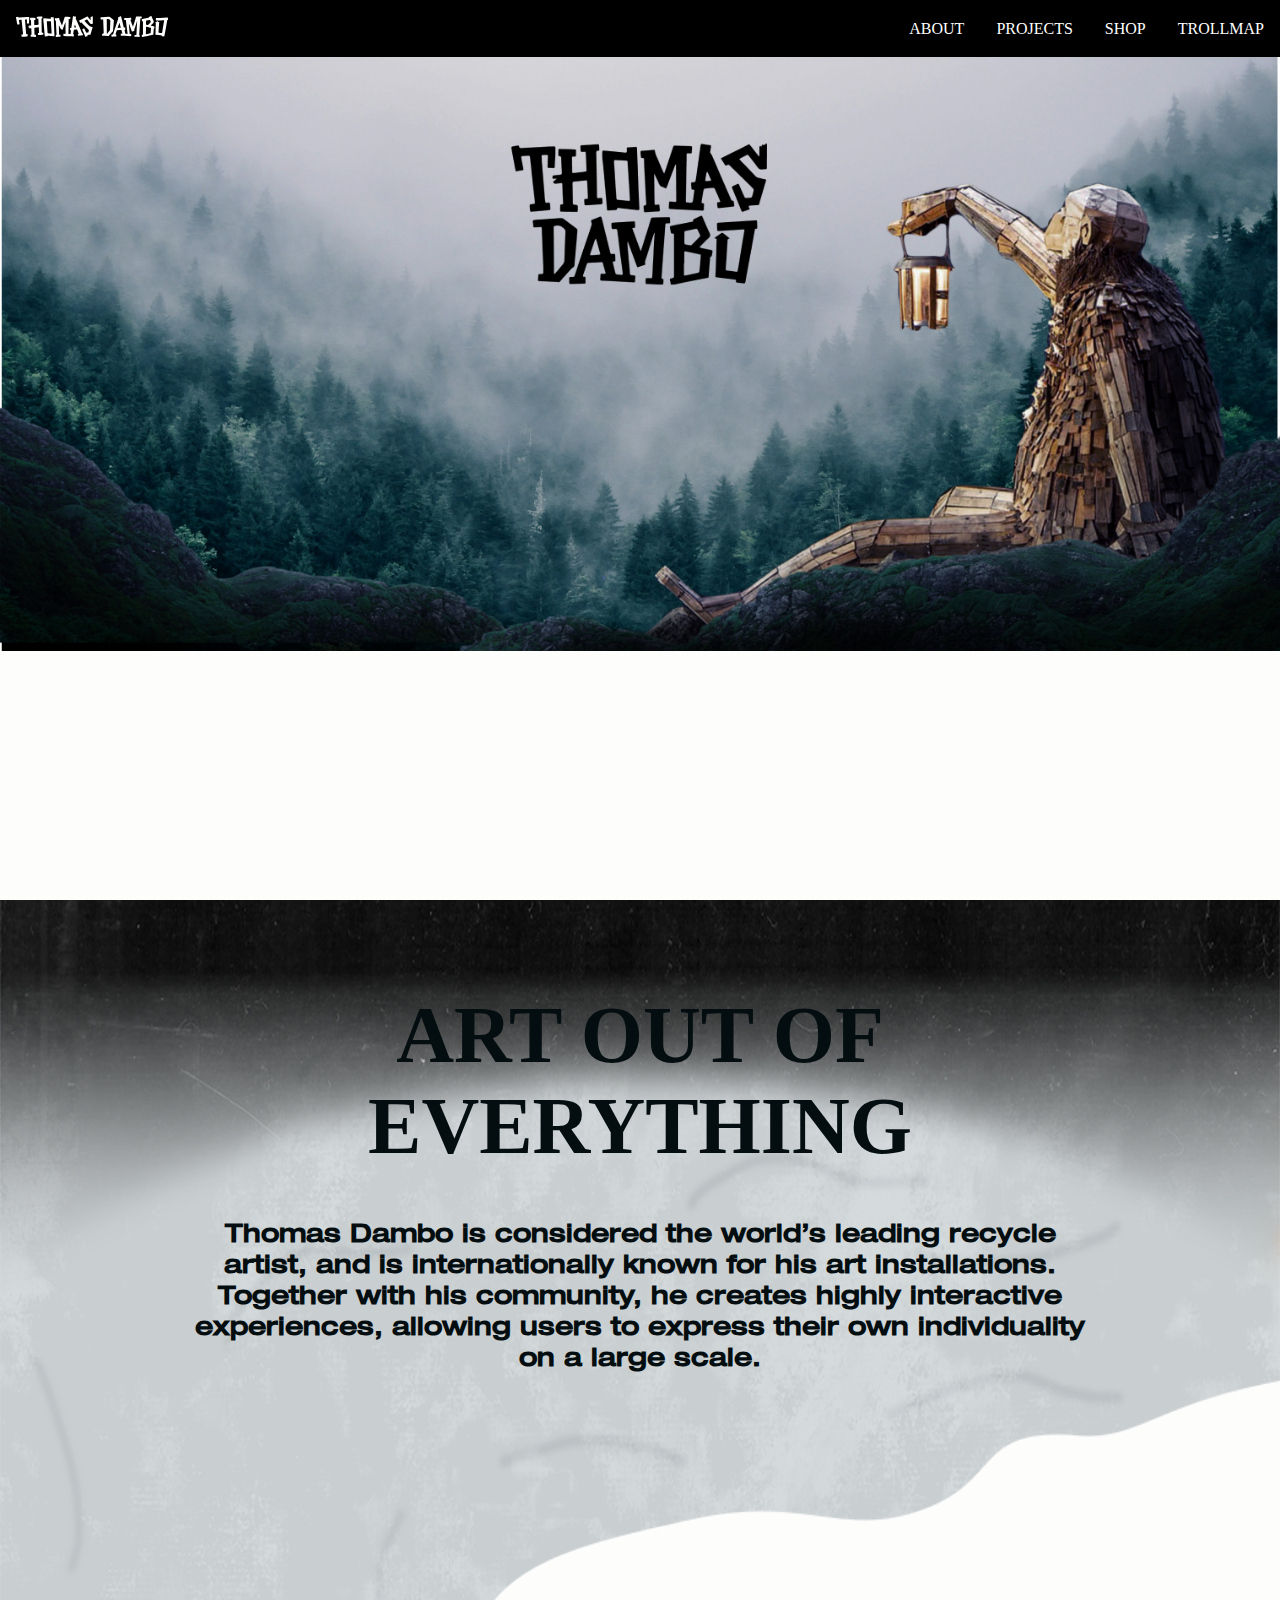
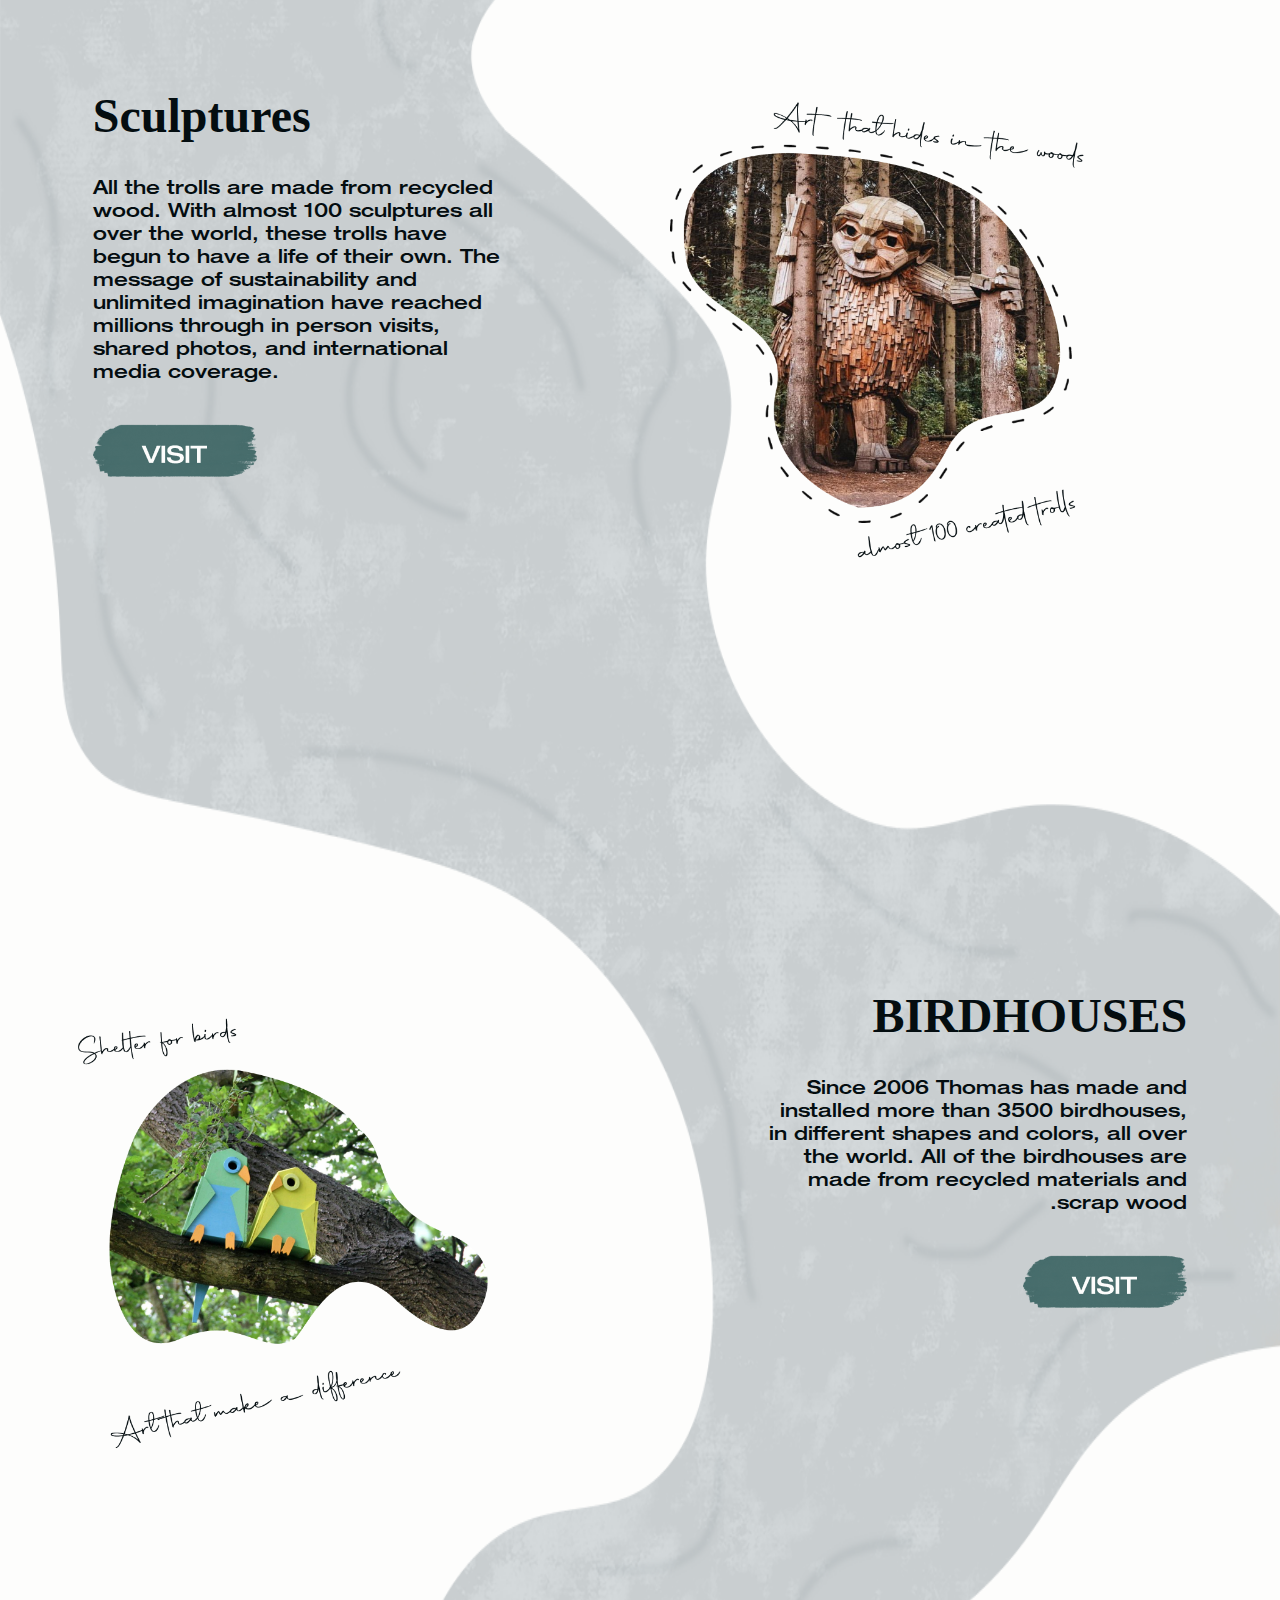
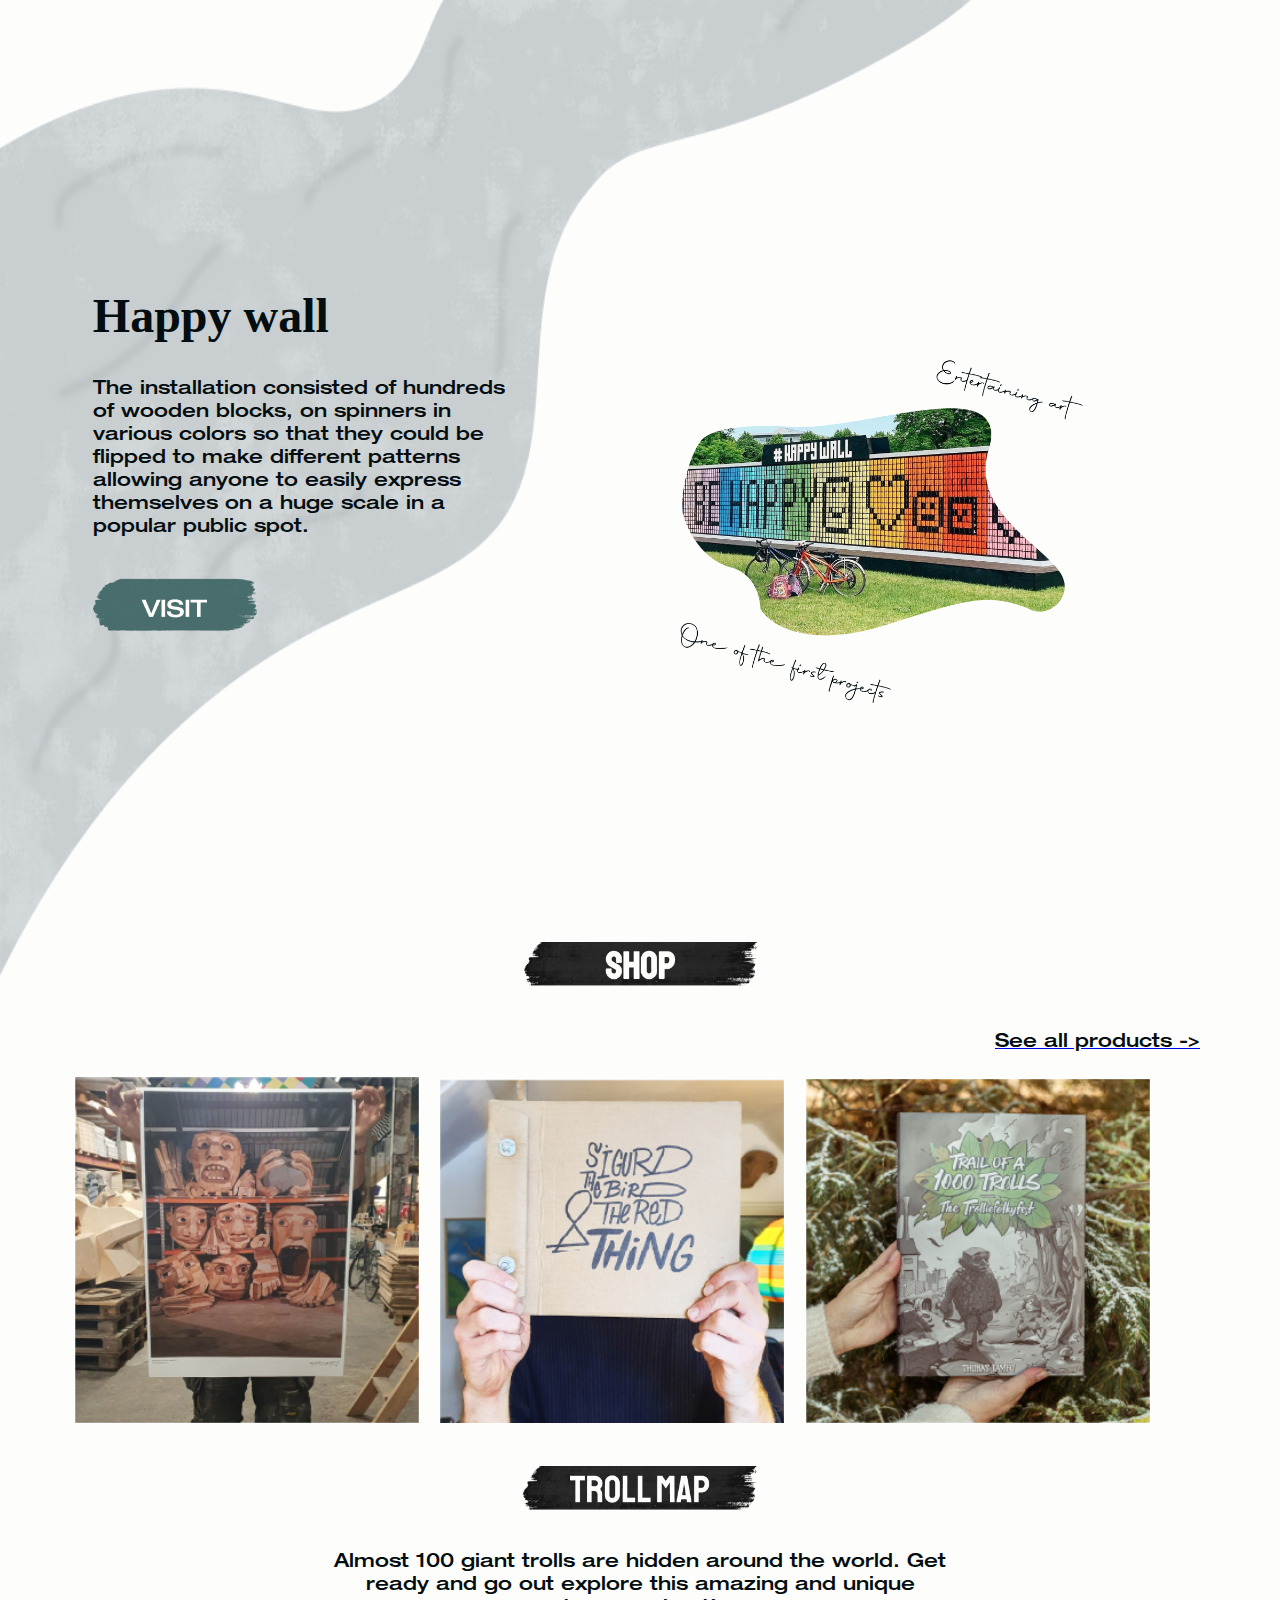
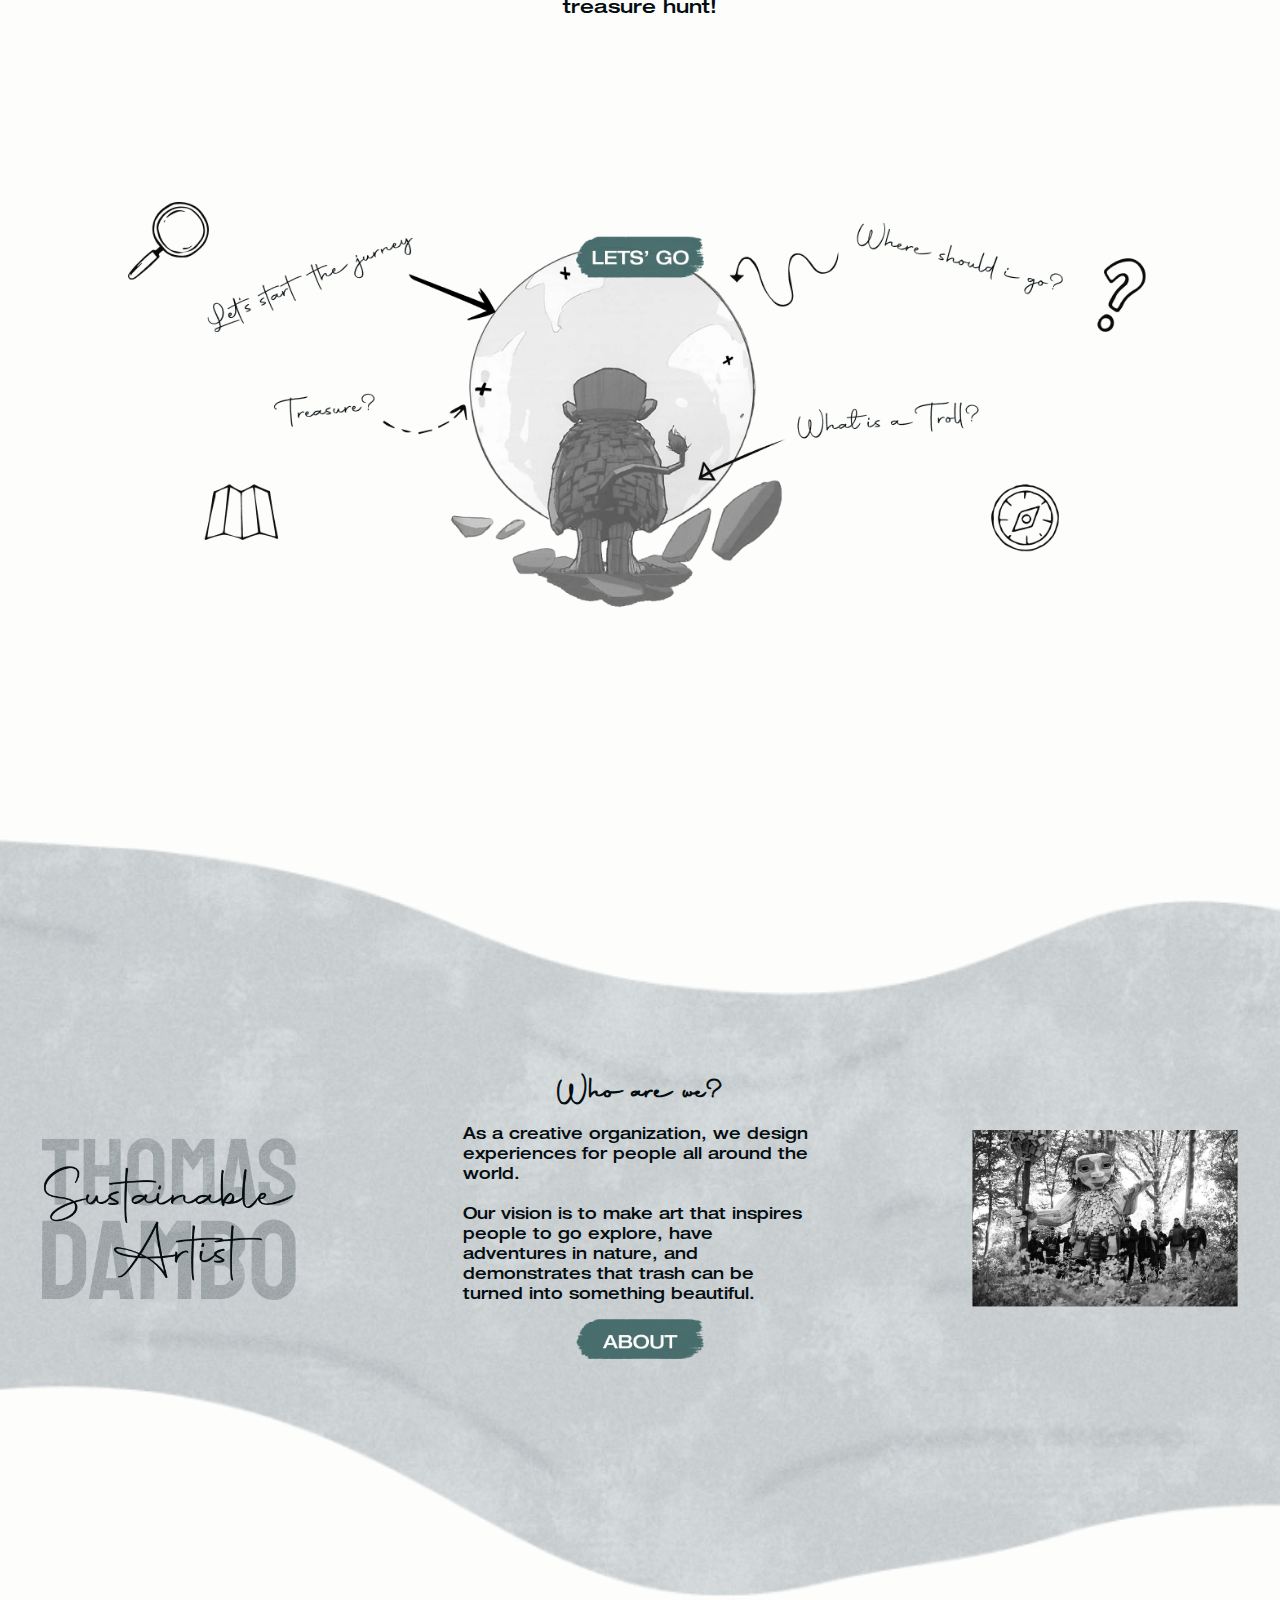
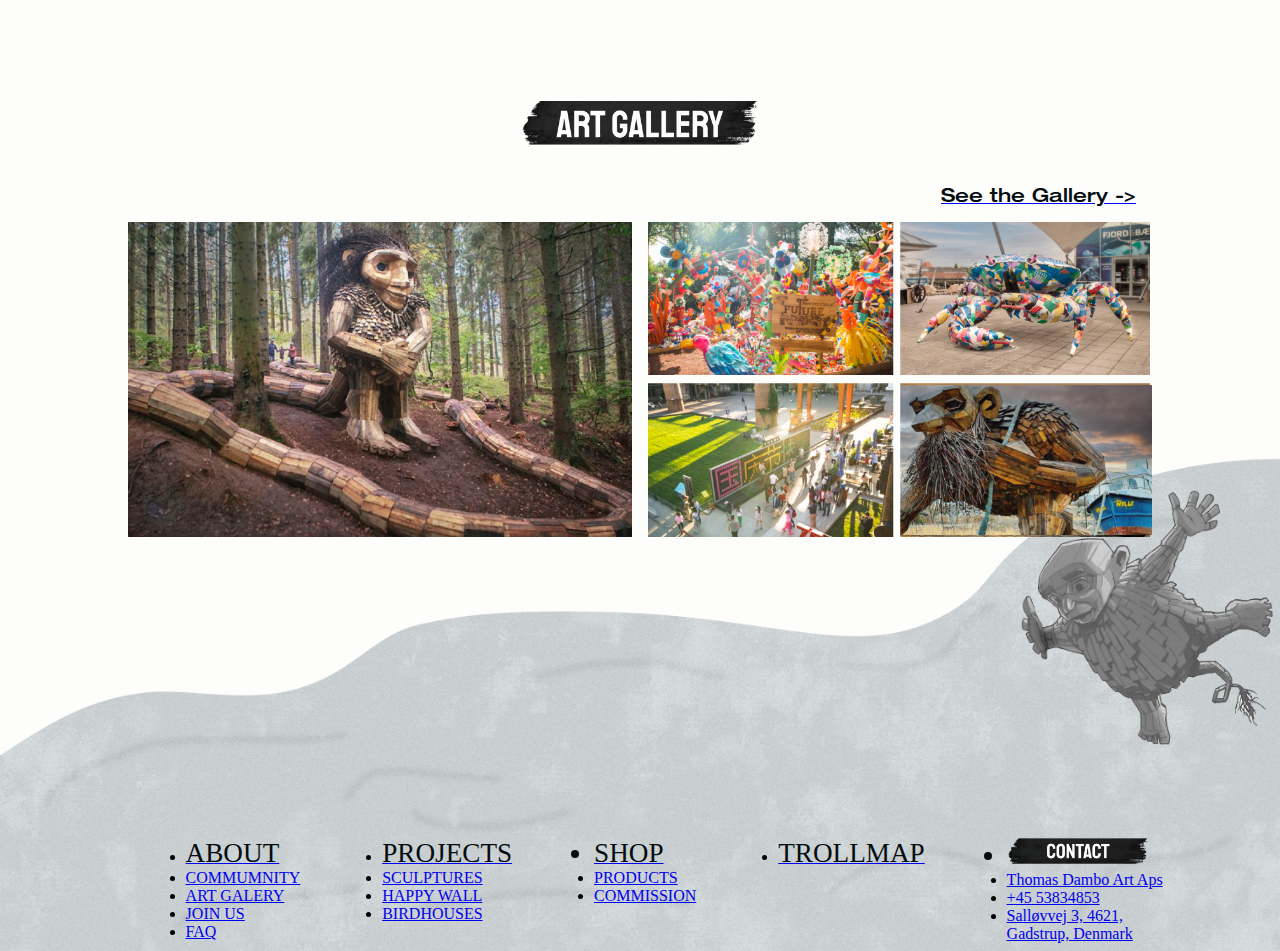
==== index.html @ 8be7a7f8 "last" ====
<!DOCTYPE html>
<html lang="en">

<head>
    <meta charset="UTF-8">
    <meta http-equiv="X-UA-Compatible" content="IE=edge">
    <meta name="viewport" content="width=device-width, initial-scale=1.0">
    <title>Thomas Dambo</title>
    <link rel="shortcut icon" type="image" href="img/logo_white_small.png">
    <link rel="stylesheet" href="css/landing.css">
</head>

<body>
    <nav class="navbar">
        <div class="brand-title">
            <a href="index.html"><img src="img/logo_white_long.svg" alt="long logo">
        </div></a>
        <a href="#" class="toggle-button">
            <span class="bar"></span>
            <span class="bar"></span>
            <span class="bar"></span>
        </a>
        <div class="navbar-links">
            <ul>
                <li><a href="staff.html">ABOUT</a></li>
                <li><a href="#">PROJECTS</a></li>
                <li><a href="#">SHOP</a></li>
                <li><a href="#">TROLLMAP</a></li>
            </ul>
        </div>
    </nav>
    <header>
        <div id="header_div"><img src="img/header.jpg" alt="header"></div>
    </header>
    <main>
        <section id="art_part">
            <article id="title">
                <div class="title_text">
                    <h1>ART OUT OF EVERYTHING</h1>
                    <h4>Thomas Dambo is considered the world&#8217;s leading recycle artist, and is internationally
                        known for
                        his art
                        installations. Together with his community, he creates highly interactive experiences, allowing
                        users to express their own individuality on a large scale.</h4>
                </div>
            </article>
            <article class="art_article" id="sculpture">
                <div id="art_info_sculpture" class="art_info">
                    <h2>Sculptures</h2>
                    <p>All the trolls are made from recycled wood. With almost 100 sculptures all over the world, these
                        trolls have begun to have a life of their own. The message of sustainability and unlimited
                        imagination have reached millions through in person visits, shared photos, and international
                        media
                        coverage.</p>
                    <div class="button"><a href="#"><img src="img/button_visit.png"
                                alt="Go to the website about specific artwork"></a></div>
                </div>
                <div class="art_image">
                    <img src="img/project_1.png" alt="Image presenting the troll sculpture">
                </div>
            </article>
            <article class="art_article" id="birdhouse">
                <div id="art_info_birdhouse" class="art_info">
                    <h2>BIRDHOUSES</h2>
                    <p>Since 2006 Thomas has made and installed more than 3500 birdhouses, in different shapes and
                        colors,
                        all over the world. All of the birdhouses are made from recycled materials and scrap wood.</p>
                    <div class="button"><a href="#"><img src="img/button_visit.png"
                                alt="Go to the website about specific artwork"></a></div>
                </div>
                </div>

                <div class="art_image">
                    <img src="img/project_2.png" alt="Image presenting the birdhouses art">
                </div>

            </article>
            <article class="art_article" id="wall">
                <div id="art_info_wall" class="art_info">
                    <h2>Happy wall</h2>
                    <p>The installation consisted of hundreds of wooden blocks, on spinners in various colors so that
                        they
                        could be flipped to make different patterns allowing anyone to easily express themselves on a
                        huge
                        scale in a popular public spot.</p>
                    <div class="button"><a href="#"><img src="img/button_visit.png"
                                alt="Go to the website about specific artwork"></a></div>
                </div>
                </div>
                <div class="art_image">
                    <img src="img/project_3.png" alt="Image presenting the happy wall art">
                </div>
            </article>
        </section>
        <section id="shop">
            <article id="shop_article">
                <div class="black_title"><img src="img/title_shop.png" alt="Shop title"></div>
                <div class="see_more">
                    <a href="#">
                        <p>See all products -></p>
                    </a>

                </div>
                <div id="shop_products">
                    <a class="product">
                        <img src="img/shop_1.jpg" alt="Product for sell">
                    </a>
                    <a class="product">
                        <img src="img/shop_2.jpg" alt="Product for sell">
                    </a>
                    <a class="product">
                        <img src="img/shop_3.jpg" alt="Product for sell">
                    </a>
                </div>
            </article>
        </section>
        <section id="map">
            <article id="map_article">
                <div class="black_title"><img src="img/title_map.png" alt="Map title"></div>
                <div class="map_text">
                    <p>Almost 100 giant trolls are hidden around the world. Get ready and go out explore this amazing
                        and unique treasure hunt!</p>
                </div>
                <div id="map_image">
                    <div id="map_button" class="button">
                        <a target="_blank" href="https://trollmap.com/"><img src="img/button_lets_go.png"
                                alt="Go to the website about treasure hunt"></a>
                    </div>
                </div>
                </div>
            </article>
        </section>
        <section id="about">
            <article id="about_article">
                <div class="about_div" id="name_image">
                    <img src="img/thomas_dambo.png" alt="Thomas Dambo sustainable artist graphic">
                </div>
                <div class="about_div">
                    <div class="about_text">
                        <h3>Who are we?</h3>
                        <p>As a creative organization, we design experiences for people all around the world.
                            <br><br>
                            Our vision is to make art that inspires people to go explore, have adventures in nature, and
                            demonstrates that trash can be turned into something beautiful.
                        </p>
                        <a href="staff.html"><img src="img/button_about.png" alt="About button"></a>
                    </div>
                </div>
                <div class="about_div" id="family_image">
                    <img src="img/family_picture_square.png" alt="Thomas Dambo workers">
                </div>
                </div>
            </article>
        </section>
        <section id="gallery">
            <div class="black_title"><img src="img/title_art.png" alt="Gallery title"></div>
            <div class="see_more">
                <a href="#">
                    <p>See the Gallery -></p>
                </a>
            </div>
            <article id="gallery_article">
                <div class="gallery_grid">
                    <img src="img/gallery_1.jpg" alt="Gallery photo">
                </div>
                <div class="gallery_grid">
                    <img src="img/gallery_2.png" alt="Gallery photos">
                </div>
            </article>
        </section>
        <footer>
            <section id="footer_section">
                <article class="about_footer">

                    <ul>
                        <li><a href="staff.html"><span class="main_footer">ABOUT</span></a></li>
                        <li><a href="#">COMMUMNITY</a></li>
                        <li><a href="#">ART GALERY</a></li>
                        <li><a href="#">JOIN US</a></li>
                        <li><a href="#">FAQ</a></li>
                    </ul>

                </article>

                <article class="projects_footer">

                    <ul>
                        <li><a href="#"><span class="main_footer">PROJECTS</span></a></li>
                        <li><a href="#">SCULPTURES</a></li>
                        <li><a href="#">HAPPY WALL</a></li>
                        <li><a href="#">BIRDHOUSES</a></li>
                    </ul>

                </article>

                <article class="shop_footer">

                    <ul>
                        <li class="main_footer"><a href="#"><span class="main_footer">SHOP</span></a></li>
                        <li><a href="#">PRODUCTS</a></li>
                        <li><a href="#">COMMISSION</a></li>
                    </ul>

                </article>

                <article class="map_footer">

                    <ul>
                        <li><a href="#"><span class="main_footer">TROLLMAP</span></a></li>

                    </ul>

                </article>

                <article class="contact_footer">

                    <ul>
                        <li class="main_footer"><a href="#"><img src="img/title_contact.png" alt="contact"></a></li>
                        <li><a href="#">Thomas Dambo Art Aps</a></li>
                        <li><a href="#">+45 53834853</a></li>
                        <li><a href="#">Salløvvej 3, 4621,<br> Gadstrup, Denmark</a></li>
                    </ul>

                </article>
            </section>
        </footer>
    </main>
</body>
<script src="main.js"></script>

</html>
---- css/landing.css ----
* {
  box-sizing: border-box;
  margin: 0;
  padding: 0;
  font-size: 16px;
}

@font-face {
  font-family: "Autography";
  font-display: swap;
  src: url("../fonts/autography/Autography.otf") format("truetype");
}

@font-face {
  font-family: "Helvetica";
  font-display: swap;
  src: url("../fonts/Helvetica-Neue-Medium-Extended.otf");
}

@import url("https://fonts.googleapis.com/css2?family=Staatliches&display=swap");

:root {
  --white--: #fdfdfc;
  --black--: #040d10;
  --green--: #456b6a;

  --h1: 2rem;
  --h2: 1.6rem;
  --h3: 2rem;
  --h4: 1rem;
  --p: 0.8rem;
  --p_width: 80%;

  --text_art_top_padding: 25%;
  --image_art_top_padding: 5%;

  /* SCULPTURE art images size */
  --art_image_size: 90%;

  --black_title_width: 15rem;
}

h1 {
  font-size: var(--h1);
  color: var(--black--);
  font-family: "Staatliches";
}

h2 {
  font-size: var(--h2);
  color: var(--black--);
  font-family: "Staatliches";
}

h3 {
  font-size: var(--h3);
  color: var(--black--);
  font-family: "Autography";
}
h4 {
  font-size: var(--h4);
  color: var(--black--);
  font-family: "Helvetica";
}

p {
  font-size: var(--p);
  color: var(--black--);
  font-family: "Helvetica";
  width: var(--p_width);
}
/* ++++++++++++++++++++++++++++++++++MAIN++++++++++++++++++++++++++++++++++ */
html {
  max-width: 100vw;
  overflow-x: hidden;
  background-color: var(--white--);
}

/* ////////////////////////////HERDER//////////////////////////// */
header {
  height: 100vh;
  width: 100vw;
}
header div img {
  width: 100%;
  height: 100%;
}
/* ////////////////////////////TITLE//////////////////////////// */
#title {
  background-image: url("../img/bg_small_ractangle.png");
  background-size: cover;
  background-repeat: no-repeat;
  width: 100vw;
}
.title_text {
  width: 70%;
  margin: auto;
  text-align: center;
  height: 50vh;
  padding-top: 10vh;
}
#title h4 {
  margin-top: 5%;
}
/* ////////////////////////////ART//////////////////////////// */
#art_part {
  width: 100vw;
}
.art_info {
  height: 50vh;

  padding-top: var(--text_art_top_padding);
  margin: auto;
  text-align: center;
  width: 70%;
}
.art_info h2 {
  margin-bottom: 5%;
  width: 70%;
  margin: auto;
}
.art_info p {
  text-align: left;
  width: 100%;
  margin: 2rem auto 2rem auto;
}
.button {
  margin-top: 5%;
}
#sculpture {
  background-image: url("../img/bg_small_1.png");
  background-size: contain;
  background-repeat: no-repeat;
}
#birdhouse {
  background-image: url("../img/bg_small_4.png");
  background-size: contain;
  background-repeat: no-repeat;
}
#wall {
  background-image: url("../img/bg_small_3.png");
  background-size: contain;
  background-repeat: no-repeat;
}
.art_image {
  margin: auto;
  width: var(--art_image_size);
  padding-top: var(--image_art_top_padding);
}
.art_image img {
  height: 100%;
  width: 100%;
  z-index: -1;
}

/* ////////////////////////////SHOP//////////////////////////// */
#shop {
  width: 100%;
  margin: auto;
}
#shop_article {
  width: 90%;
  margin: auto;
}
.black_title {
  margin: 2rem auto;
  display: flex;
  align-items: center;
}
.black_title img {
  width: var(--black_title_width);
  margin: auto;
}
.see_more p {
  margin: 1rem;
  width: 90vw;
}
.see_more p {
  width: auto;
  display: flex;
  justify-content: right;
}
.product {
  width: 90%;
  margin: 1rem;
  display: flex;
  flex-direction: column;
  justify-content: center;
}
/* ////////////////////////////MAP//////////////////////////// */
.map_text {
  margin: auto;
}
.map_text p {
  margin: auto;
}

#map_image {
  margin: auto;
  width: 90vw;
  height: 60vh;
  background-image: url("../img/troll_map_small.png");
  background-size: contain;
  background-position: center;
  background-repeat: no-repeat;
  position: relative;
}

#map_button {
  position: absolute;
  left: 50%;
  top: 40%;
  -webkit-transform: translate(-50%, -50%);
  transform: translate(-50%, -50%);
}
#map_button a img {
  width: 8rem;
}
/* ////////////////////////////ABOUT//////////////////////////// */
#about {
  height: 100vh;
  background-image: url("../img/bg_small_about.png");
  background-size: 200%;
  background-position: center;
  background-repeat: no-repeat;
  position: relative;
}
#about_article {
  width: 90vw;
  margin: auto;
}
.about_text p,
.about_text h3 {
  margin: auto;
  width: 90%;
}
.about_text a {
  display: flex;
  justify-content: center;
  margin: 1rem;
}
.about_text a img {
  margin: auto;
  width: 5rem;
}
.about_div {
  display: flex;
  justify-content: center;
  align-items: center;
  height: 33vh;
}
.about_div img {
  width: 80%;
}
/* ////////////////////////////GALLERY//////////////////////////// */
#gallery {
  width: 80vw;
  margin: auto;
}
#gallery_article {
  display: grid;
  grid-template-columns: 2;
}
.gallery_grid {
  width: 100%;
}
.gallery_grid img {
  width: 100%;
  margin: auto;
}
/* ////////////////////////////FOOTER//////////////////////////// */
footer {
  width: 100vw;
  height: 30vh;
  background-image: url("../img/footer_bg.png");
  background-size: 100%;
  background-position: bottom;
  background-repeat: no-repeat;
  display: flex;
  justify-content: center;
  align-items: flex-end;
  margin-top: -10rem;
}
.main_footer img {
  width: 80%;
}

.main_footer {
  font-size: 0.9rem;
  color: var(--black--);
}

#footer_section {
  display: flex;
  gap: 5%;
  width: 80%;
  margin-bottom: 1rem;
}

/* ////////////////////////////HERDER//////////////////////////// */
.navbar {
  display: flex;
  position: fixed;
  z-index: 2;
  width: 100%;
  justify-content: center;
  justify-content: space-between;
  align-items: center;
  background-color: black;
  color: white;
}

.brand-title {
  margin: 1rem;
}

.navbar-links {
  height: 100%;
}

.navbar-links ul {
  display: flex;
  margin-right: 30%;
  margin-block: 0;
  padding: 0;
}

.navbar-links li {
  list-style: none;
}

.navbar-links li a {
  display: block;
  text-decoration: none;
  color: white;
  padding: 1rem;
}

.navbar-links li:hover {
  color: var(--green--);
}

.toggle-button {
  position: absolute;
  top: 0.75rem;
  right: 1.5rem;
  display: none;
  flex-direction: column;
  justify-content: space-between;
  width: 30px;
  height: 21px;
}

.toggle-button .bar {
  height: 3px;
  width: 100%;
  background-color: white;
  border-radius: 10px;
}

@media (max-width: 700px) {
  .navbar {
    flex-direction: column;
    align-items: flex-start;
  }

  .toggle-button {
    display: flex;
  }

  .navbar-links {
    display: none;
  }

  .navbar-links ul {
    flex-direction: column;
  }

  .navbar-links ul li a {
    padding: 0.5rem 1rem;
  }

  .navbar-links.active {
    display: flex;
  }

  .svgs img {
    width: 3rem;
  }
}

@media only screen and (min-width: 500px) {
  :root {
    --h1: 2.8rem;
    --text_art_top_padding: 30%;
    --image_art_top_padding: 15%;

    --art_image_size: 75%;
  }
  .art_info {
    height: 45vh;
  }

  .about_text p,
  .about_text h3 {
    width: 70%;
  }
  .about_text h3 {
    text-align: center;
  }
  #about {
    background-size: 140%;
  }
  .about_div img {
    width: 50%;
  }
  .main_footer {
    font-size: 1.1rem;
  }

  #footer_section {
    margin-left: 10%;
  }
}

@media only screen and (min-width: 700px) {
  :root {
    --h1: 3.8rem;
    --h2: 2.4rem;
    --p: 1.2rem;
    --p_width: 80%;

    --text_art_top_padding: 30%;
    --image_art_top_padding: 15%;

    --art_image_size: 65%;
  }
  .title_text {
    height: 60vh;
  }

  .see_more p {
    margin: 1rem;
    width: 90vw;
  }
  .see_more p {
    width: auto;
    display: flex;
    justify-content: right;
  }
  .product {
    width: 30%;
    margin: 10px;
  }
  #shop_products {
    display: flex;
    flex-direction: row;
    justify-content: left;
    flex-wrap: wrap;
  }
  #map_image {
    width: 80vw;
    height: 80vh;
    background-image: url("../img/troll_map.png");
  }
  .map_text p {
    width: 50%;
    text-align: center;
    margin-bottom: 2rem;
  }
  #map_button {
    left: 50%;
    top: 15%;
    -webkit-transform: translate(-50%, -50%);
    transform: translate(-50%, -50%);
  }
  .about_text a img {
    width: 8rem;
  }

  #gallery_article {
    display: flex;
    gap: 1rem;
  }
  .gallery_grid {
    width: 50%;
  }
  .main_footer img {
    width: 60%;
  }

  .main_footer {
    font-size: 1.3rem;
  }

  #footer_section {
    gap: 7%;
  }
  footer {
    height: 50vh;
    margin-top: -15rem;
  }
  #footer_section {
    margin-bottom: 2rem;
  }
}

@media only screen and (min-width: 1000px) {
  :root {
    --h1: 5rem;
    --h2: 3rem;
    --p: 1.2rem;
    --p_width: 80%;
    --h4: 1.6rem;

    --text_art_top_padding: 0;
    --image_art_top_padding: 15%;

    --art_image_size: 70%;
  }

  #sculpture {
    background-image: none;
  }
  #birdhouse {
    background-image: none;
  }
  #wall {
    background-image: none;
  }
  #title {
    background-image: none;
  }
  #art_part {
    height: 410vh;
    background-image: url("../img/bg_home.png");
    background-size: 100% 90%;
    background-repeat: no-repeat;
  }
  .art_article {
    display: grid;
    grid-template-columns: 50% 50%;
    height: 100vh;
    width: 95%;
    margin: auto;
  }
  .art_article:nth-child(3) {
    grid-auto-flow: dense;
    direction: rtl;
  }
  .art_info {
    text-align: right;
    margin-left: 10%;
    margin-right: 10%;
  }
  .art_info h2 {
    margin-bottom: 5%;
    width: 100%;
  }
  .art_info p {
    width: 100%;
  }
  .art_image img {
    margin: auto;
  }
  #sculpture .art_info,
  #wall .art_info {
    text-align: left;
  }
  #art_info_birdhouse p {
    text-align: right;
  }
  .art_image {
    margin-left: 5%;
  }
  .art_image:nth-child(4) {
    margin-left: auto;
    margin-right: 0%;
  }
  .button {
    margin-top: 10%;
    z-index: 2;
  }

  #shop {
    margin-top: -30rem;
    z-index: 1;
  }

  #about_article {
    display: flex;
    justify-content: center;
    align-items: center;
  }
  .about_text p,
  .about_text h3 {
    margin: auto;
    width: 50%;
    flex-shrink: 2;
  }
  .about_text p {
    font-size: 1rem;
  }
  .about_text h3 {
    text-align: center;
  }
  #about {
    display: flex;
    background-size: cover;
    align-items: center;
  }
  .about_div img {
    width: 120%;
  }

  footer {
    margin: 0;
  }

  .main_footer {
    font-size: 1.7rem;
  }

  .main_footer img {
    width: 70%;
  }

  #footer_section {
    margin-left: 9%;
    gap: 8%;
  }
  footer {
    height: 90vh;
    margin-top: -25rem;
  }
  #footer_section {
    margin-bottom: 0.5rem;
  }
}
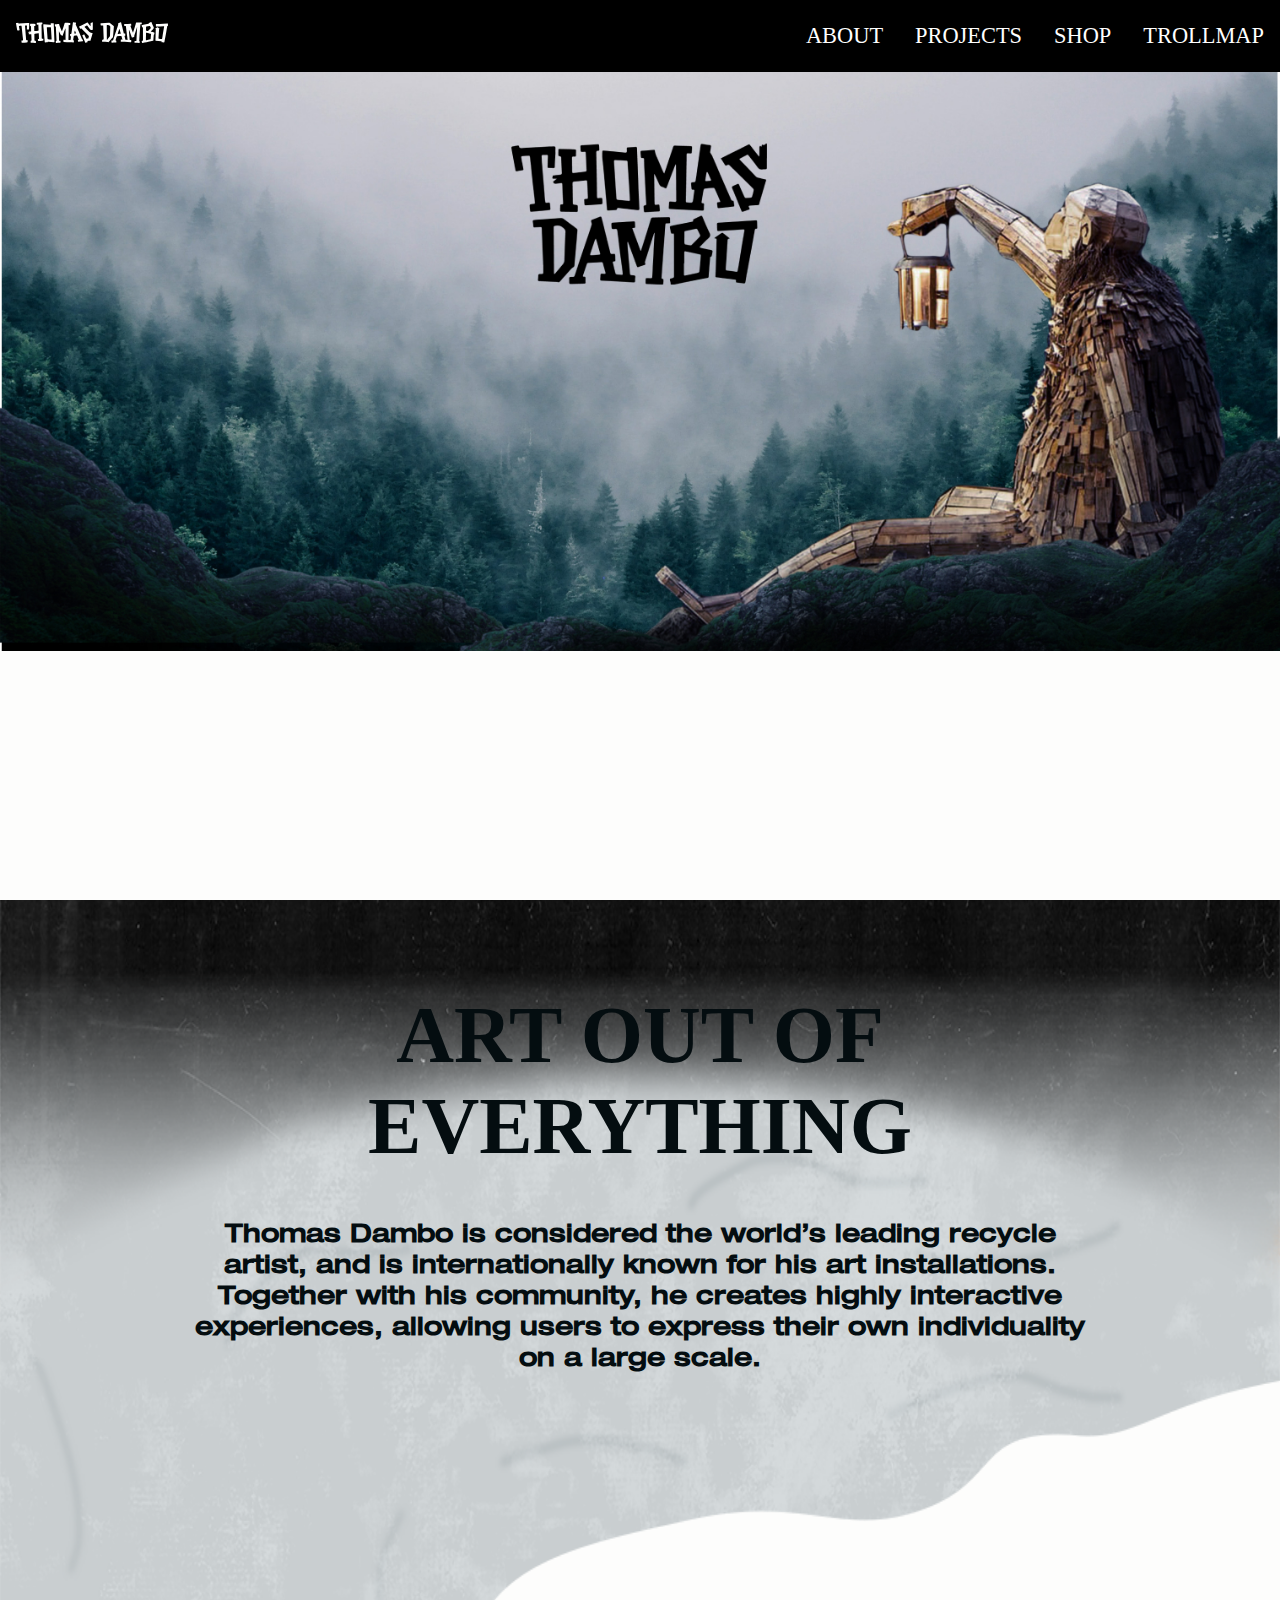
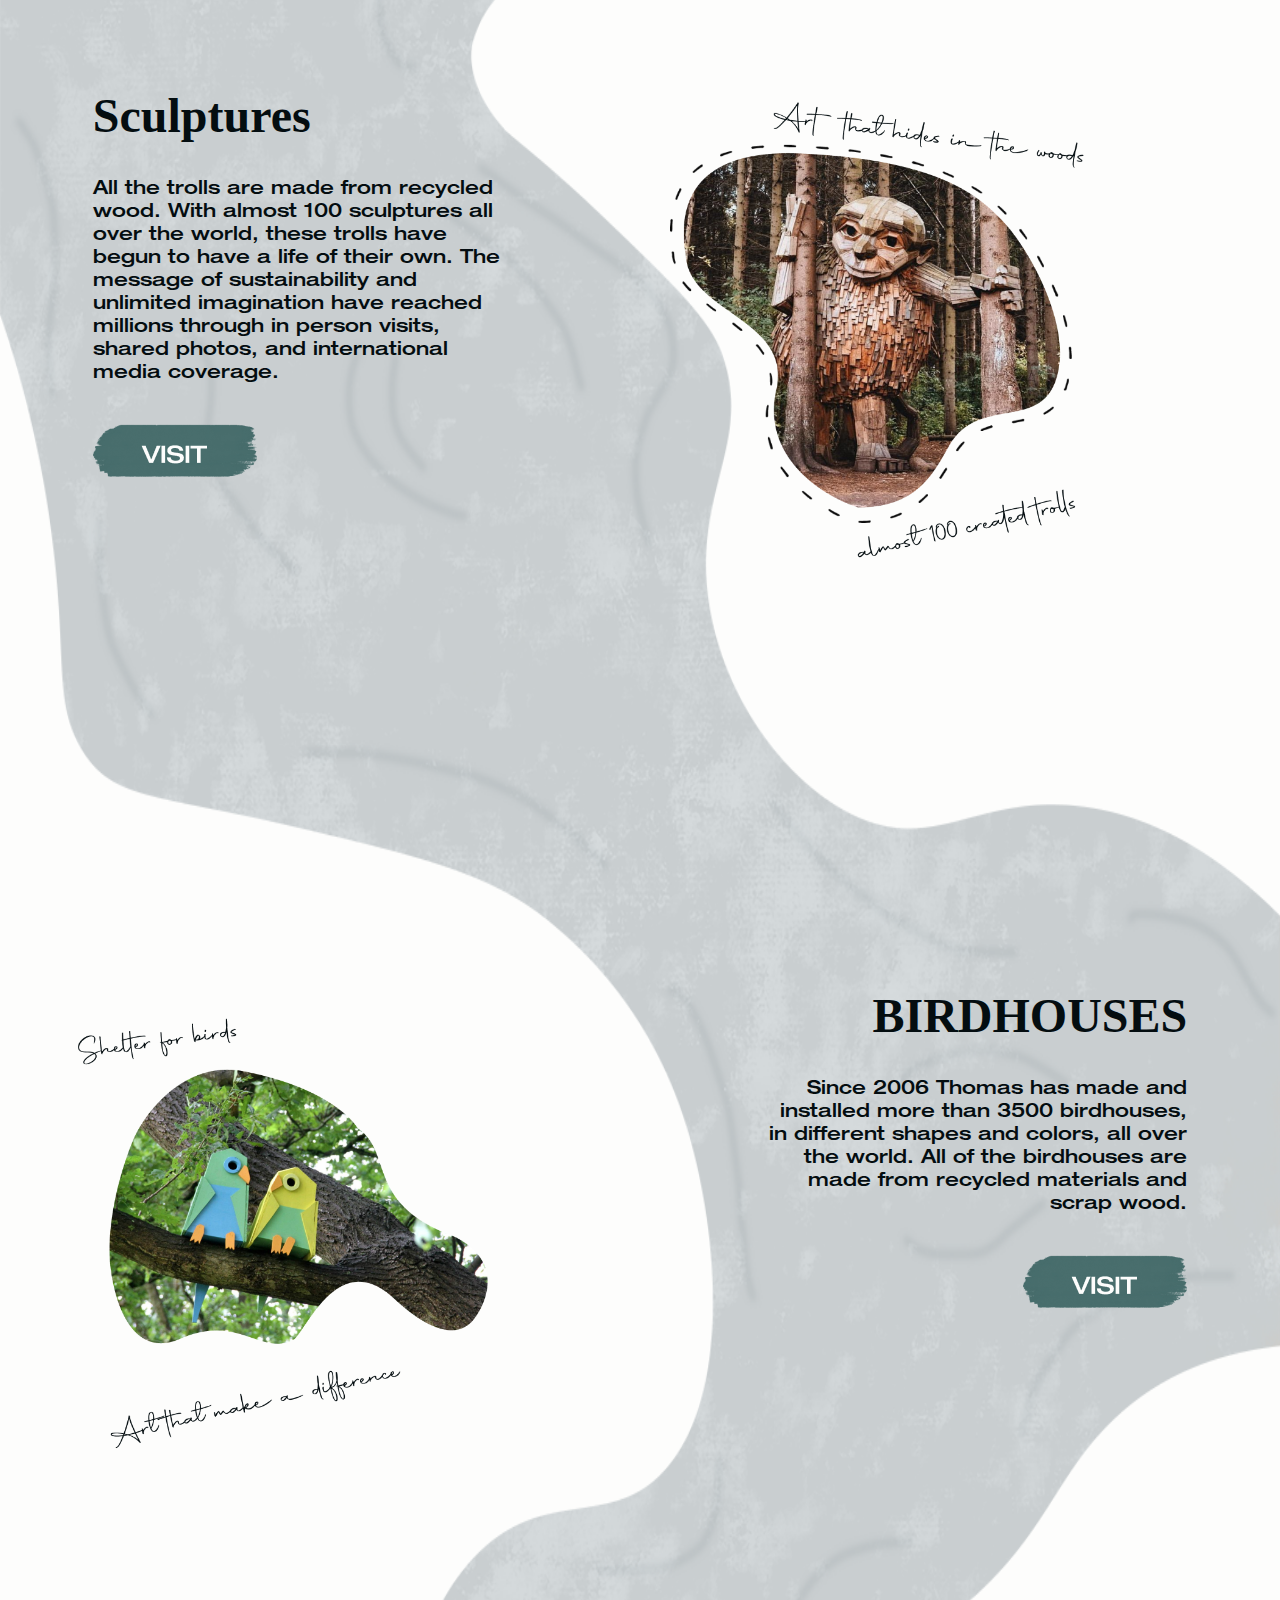
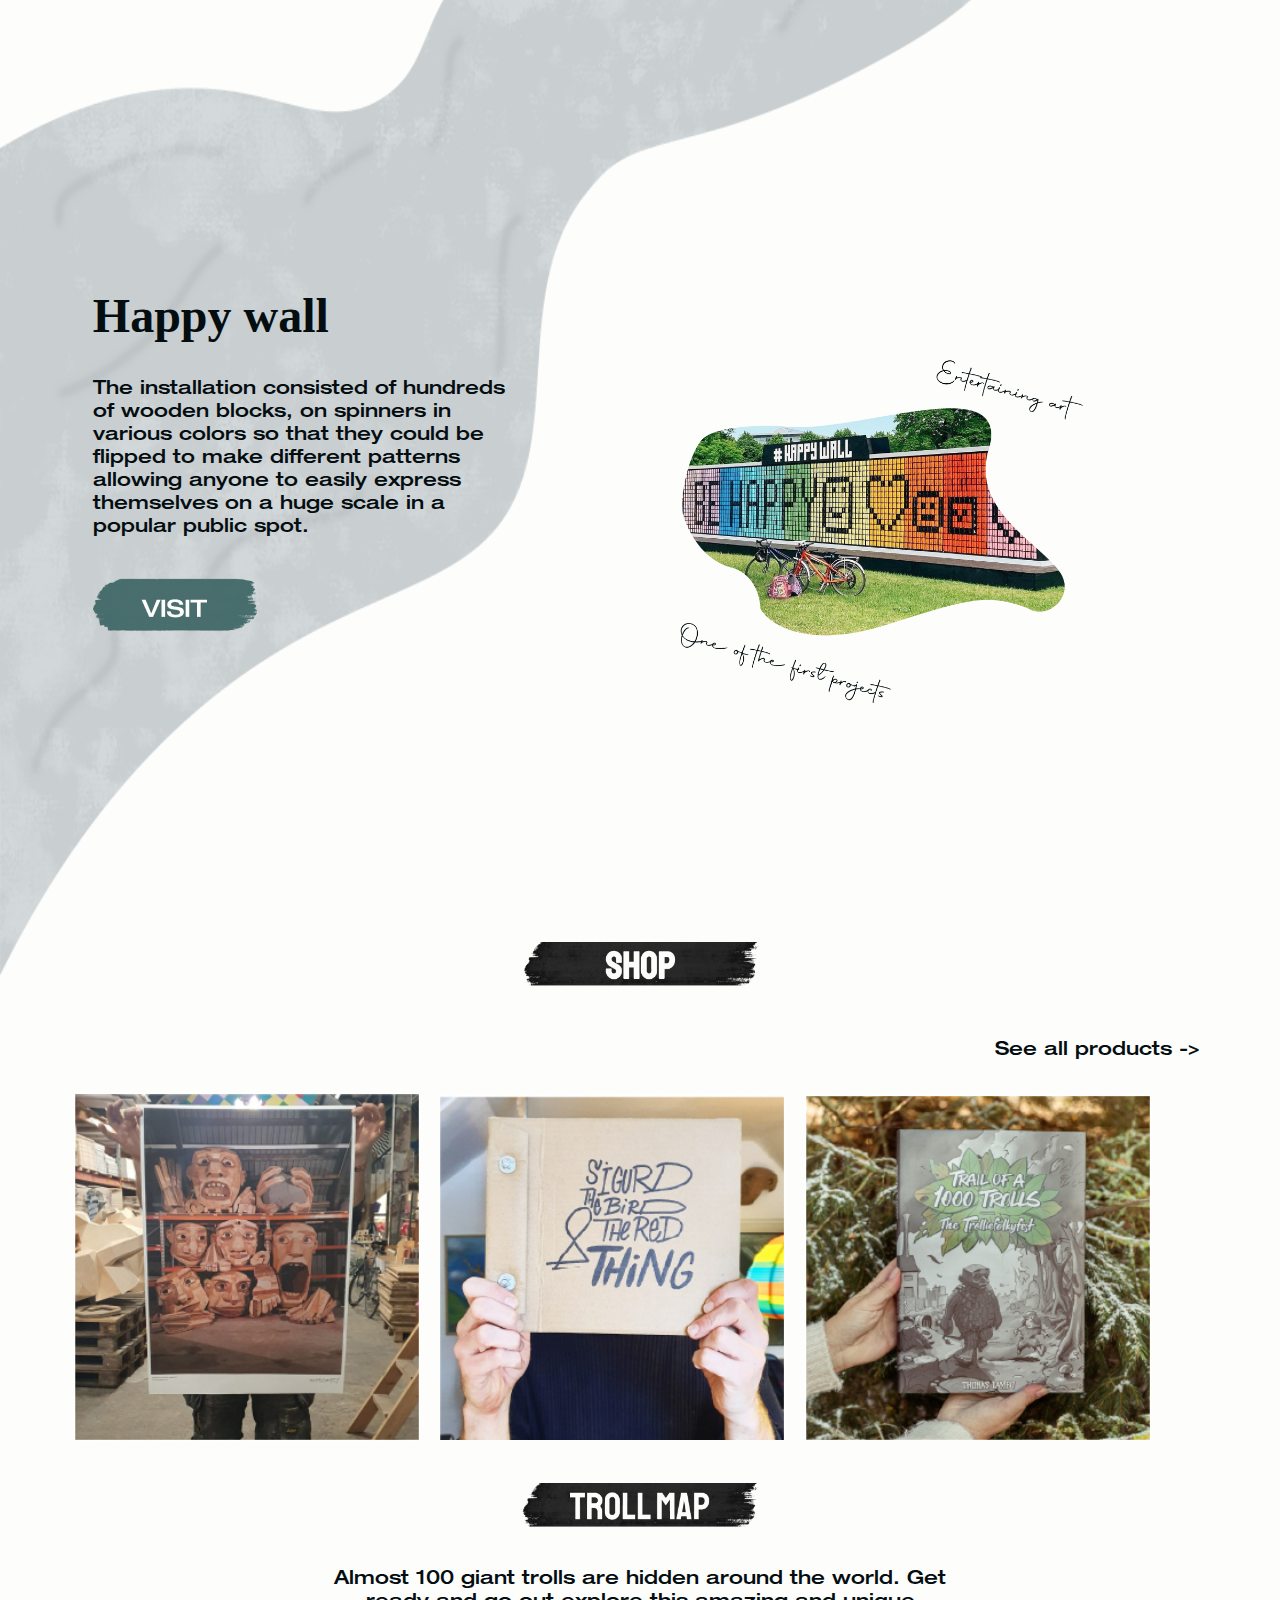
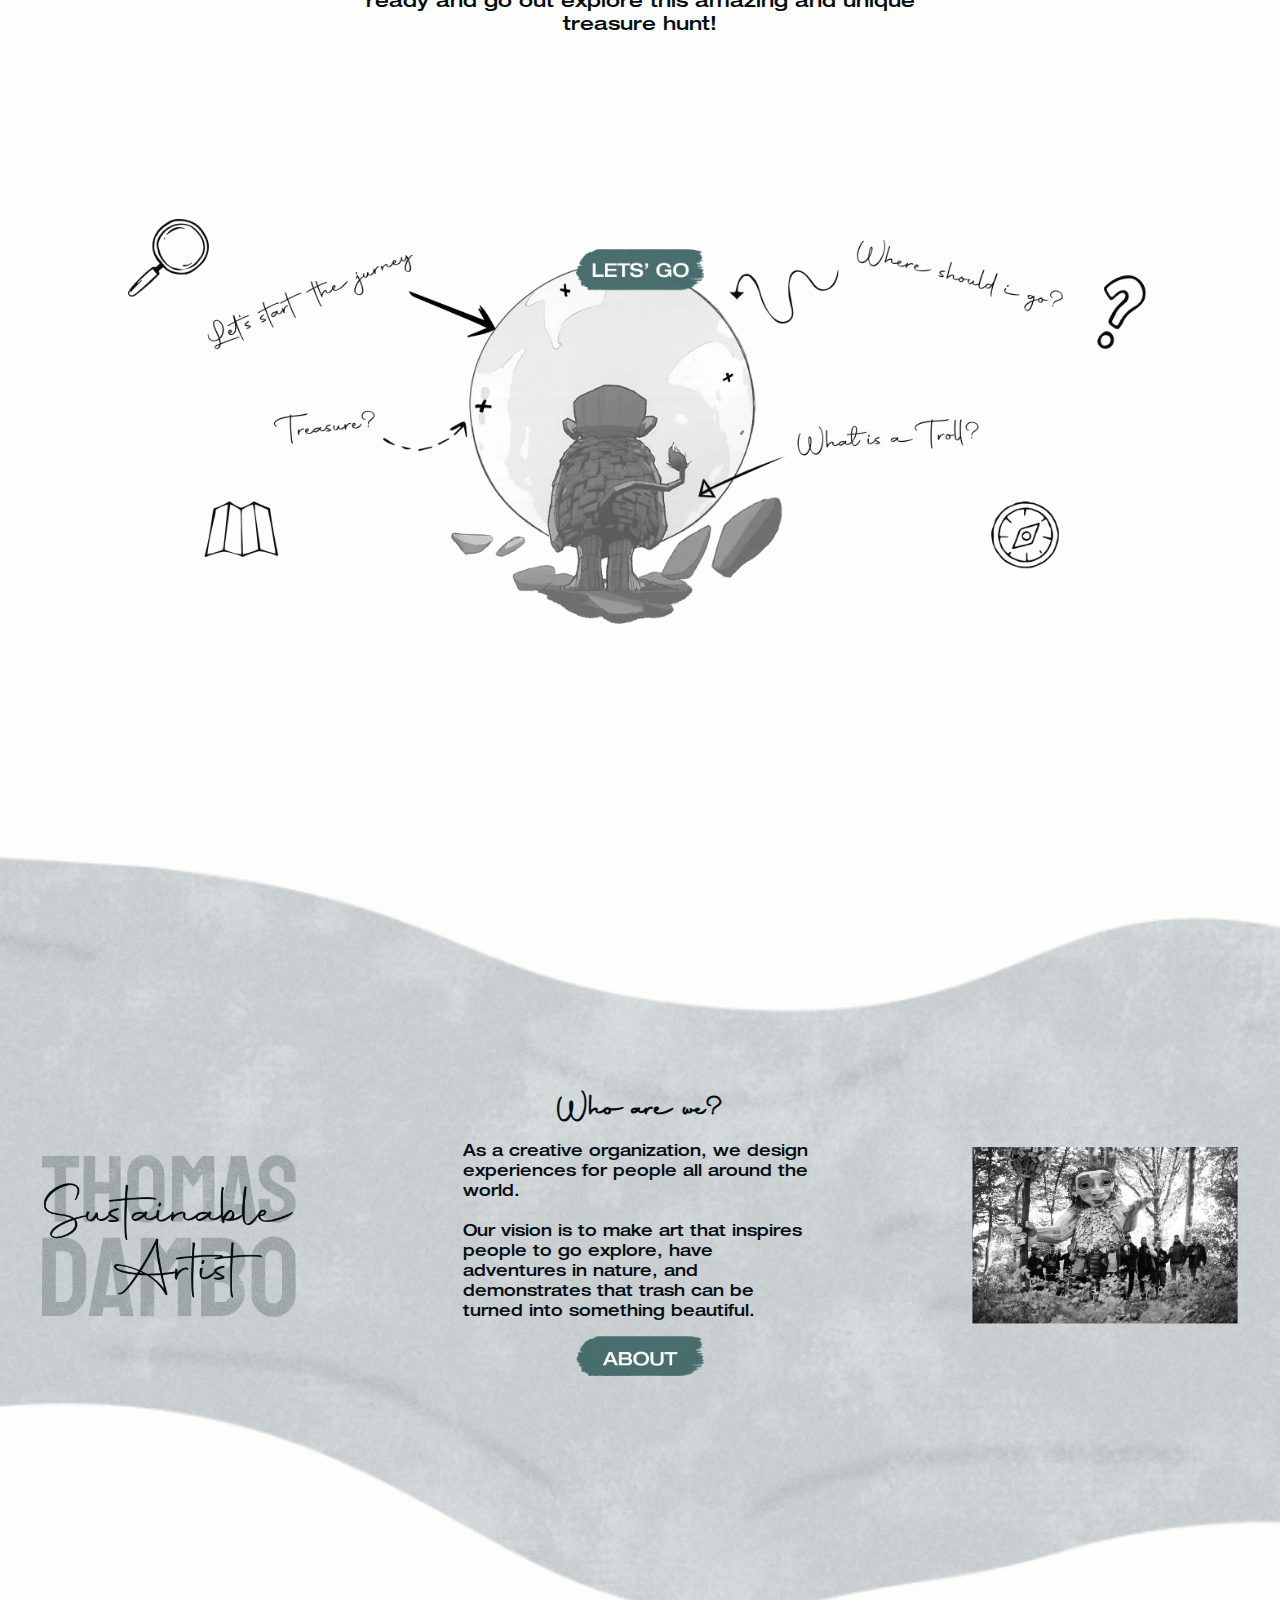
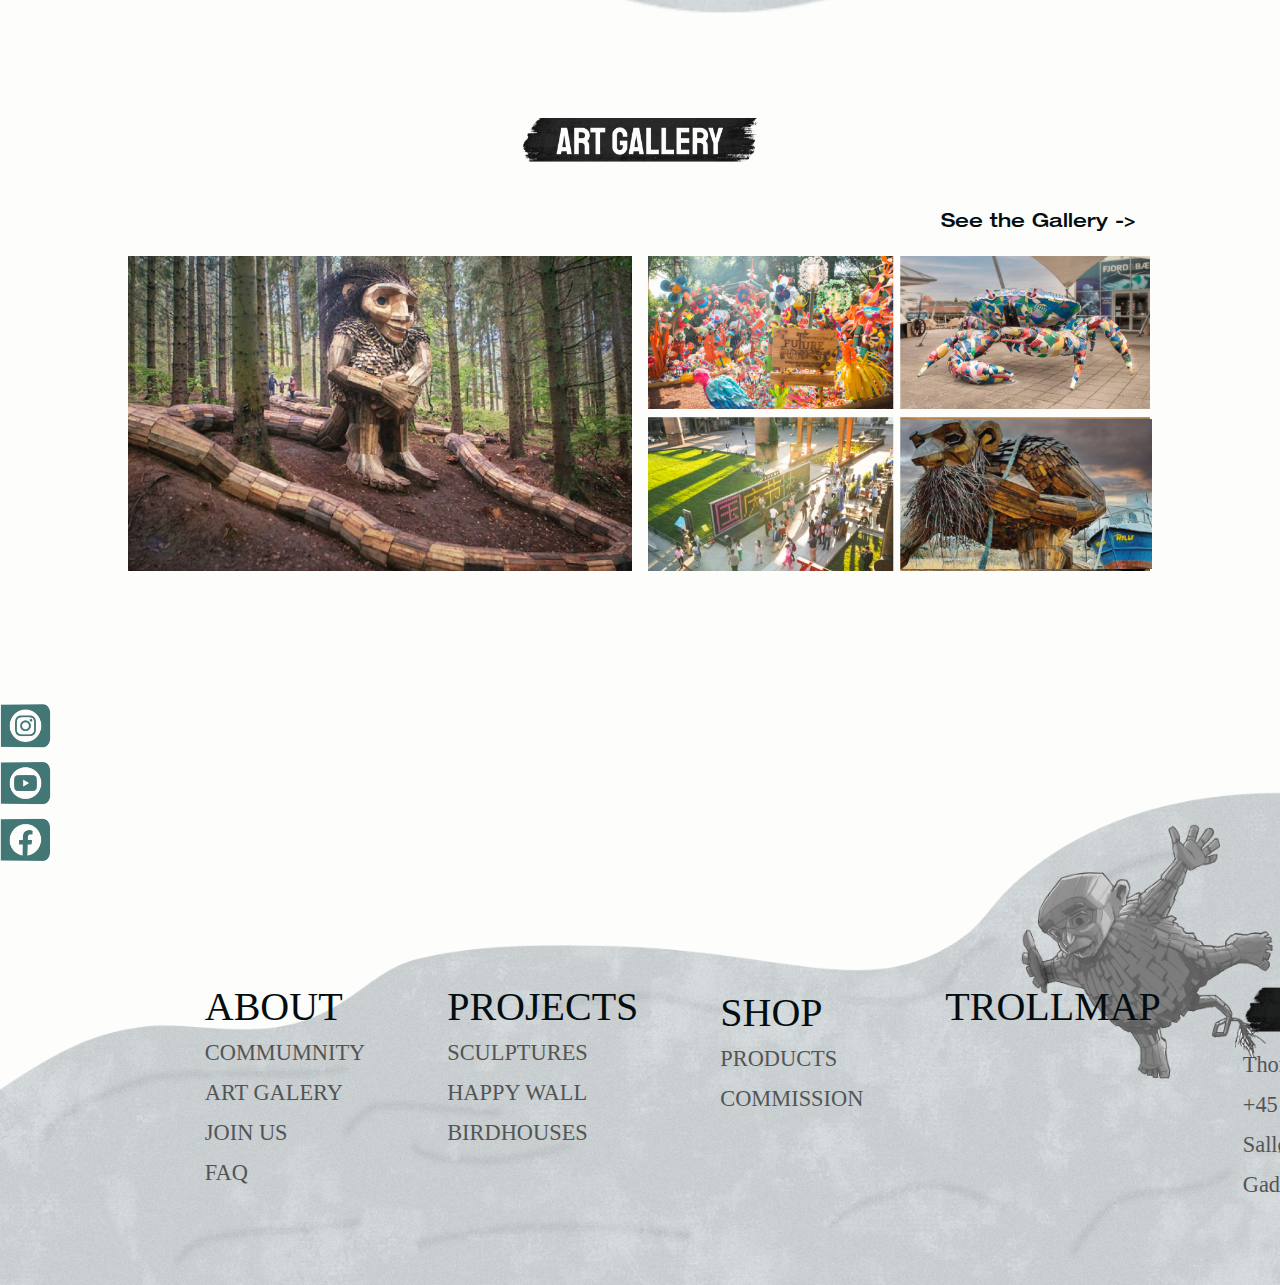
==== commit 6ef9f827: "footer marcin done" ====
--- a/index.html
+++ b/index.html
@@ -168,6 +168,20 @@
                 </div>
             </article>
         </section>
+
+        <div class="soMe">
+
+            <ul>
+                <li><a href="https://www.instagram.com/thomasdambo/" target="_blank"><img src="img/insta.png"
+                            alt="insta"></li></a>
+                <li><a href="https://www.youtube.com/user/ThomasDambo" target="_blank"><img src="img/youtube.png"
+                            alt="youtube"></li></a>
+                <li><a href="https://www.facebook.com/thomasdambos" target="_blank"><img src="img/facebook.png"
+                            alt="facebook"></li></a>
+            </ul>
+
+        </div>
+        
         <footer>
             <section id="footer_section">
                 <article class="about_footer">
--- a/css/landing.css
+++ b/css/landing.css
@@ -23,6 +23,7 @@
   --white--: #fdfdfc;
   --black--: #040d10;
   --green--: #456b6a;
+  --gray--: #525556;
 
   --h1: 2rem;
   --h2: 1.6rem;
@@ -63,7 +64,8 @@
   font-family: "Helvetica";
 }
 
-p {
+p,
+footer {
   font-size: var(--p);
   color: var(--black--);
   font-family: "Helvetica";
@@ -268,7 +270,32 @@
   width: 100%;
   margin: auto;
 }
+
+/* SoMe */
+
+.soMe img {
+  width: 4%;
+}
+
+.soMe {
+  margin-top: 10%;
+}
+
 /* ////////////////////////////FOOTER//////////////////////////// */
+
+a {
+  text-decoration: none;
+  font-size: 1.4rem;
+  color: var(--gray--);
+  font-family: "Staatliches";
+  font-weight: lighter;
+  line-height: 2.5rem;
+}
+
+ul {
+  list-style-type: none;
+  margin-bottom: 5rem;
+}
 footer {
   width: 100vw;
   height: 30vh;
@@ -279,7 +306,6 @@
   display: flex;
   justify-content: center;
   align-items: flex-end;
-  margin-top: -10rem;
 }
 .main_footer img {
   width: 80%;
@@ -548,6 +574,10 @@
     grid-auto-flow: dense;
     direction: rtl;
   }
+  .art_article .art_info p {
+    grid-auto-flow: dense;
+    direction: ltr;
+  }
   .art_info {
     text-align: right;
     margin-left: 10%;
@@ -557,6 +587,7 @@
     margin-bottom: 5%;
     width: 100%;
   }
+
   .art_info p {
     width: 100%;
   }
@@ -618,22 +649,22 @@
   }
 
   .main_footer {
-    font-size: 1.7rem;
+    font-size: 2.5rem;
   }
 
   .main_footer img {
-    width: 70%;
+    width: var(--black_title_width);
   }
 
   #footer_section {
-    margin-left: 9%;
+    margin-left: 12%;
     gap: 8%;
   }
   footer {
     height: 90vh;
-    margin-top: -25rem;
+    margin-top: -30rem;
   }
   #footer_section {
-    margin-bottom: 0.5rem;
-  }
-}
+    margin-bottom: 0rem;
+  }
+}
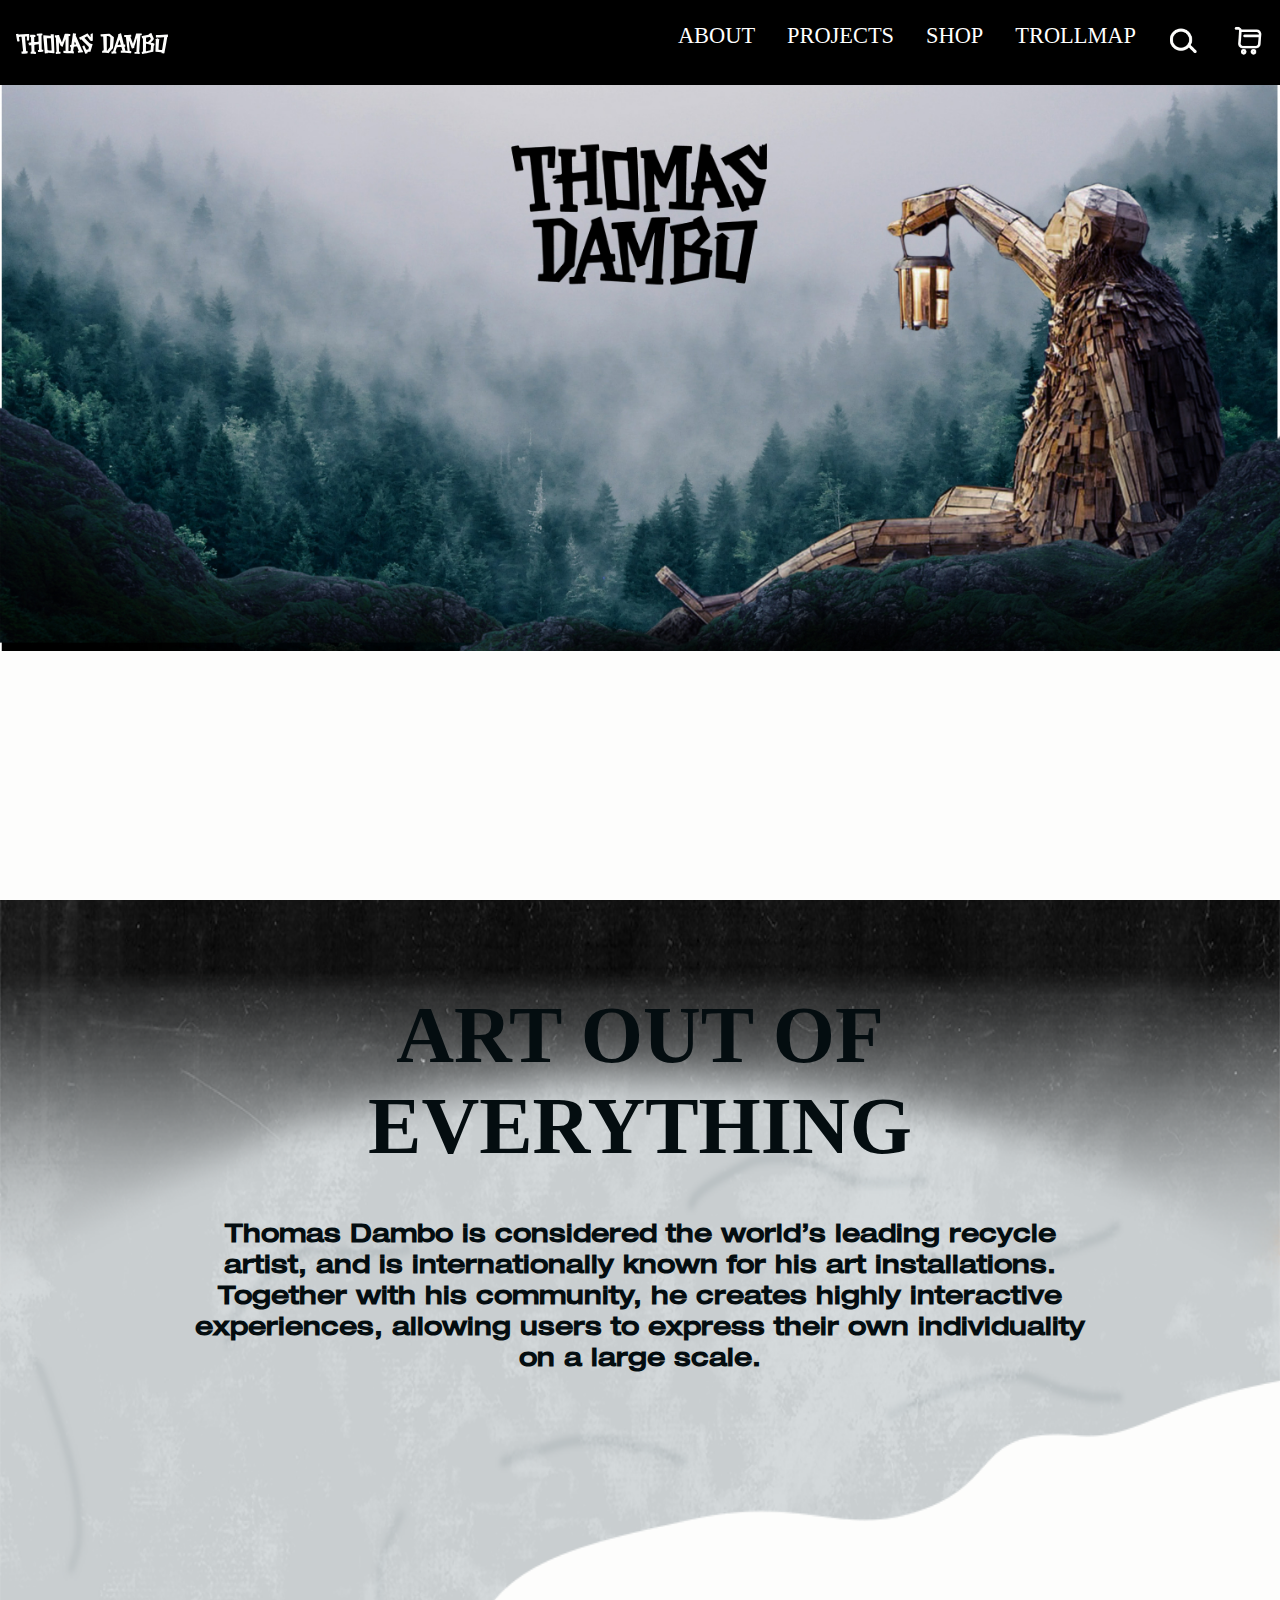
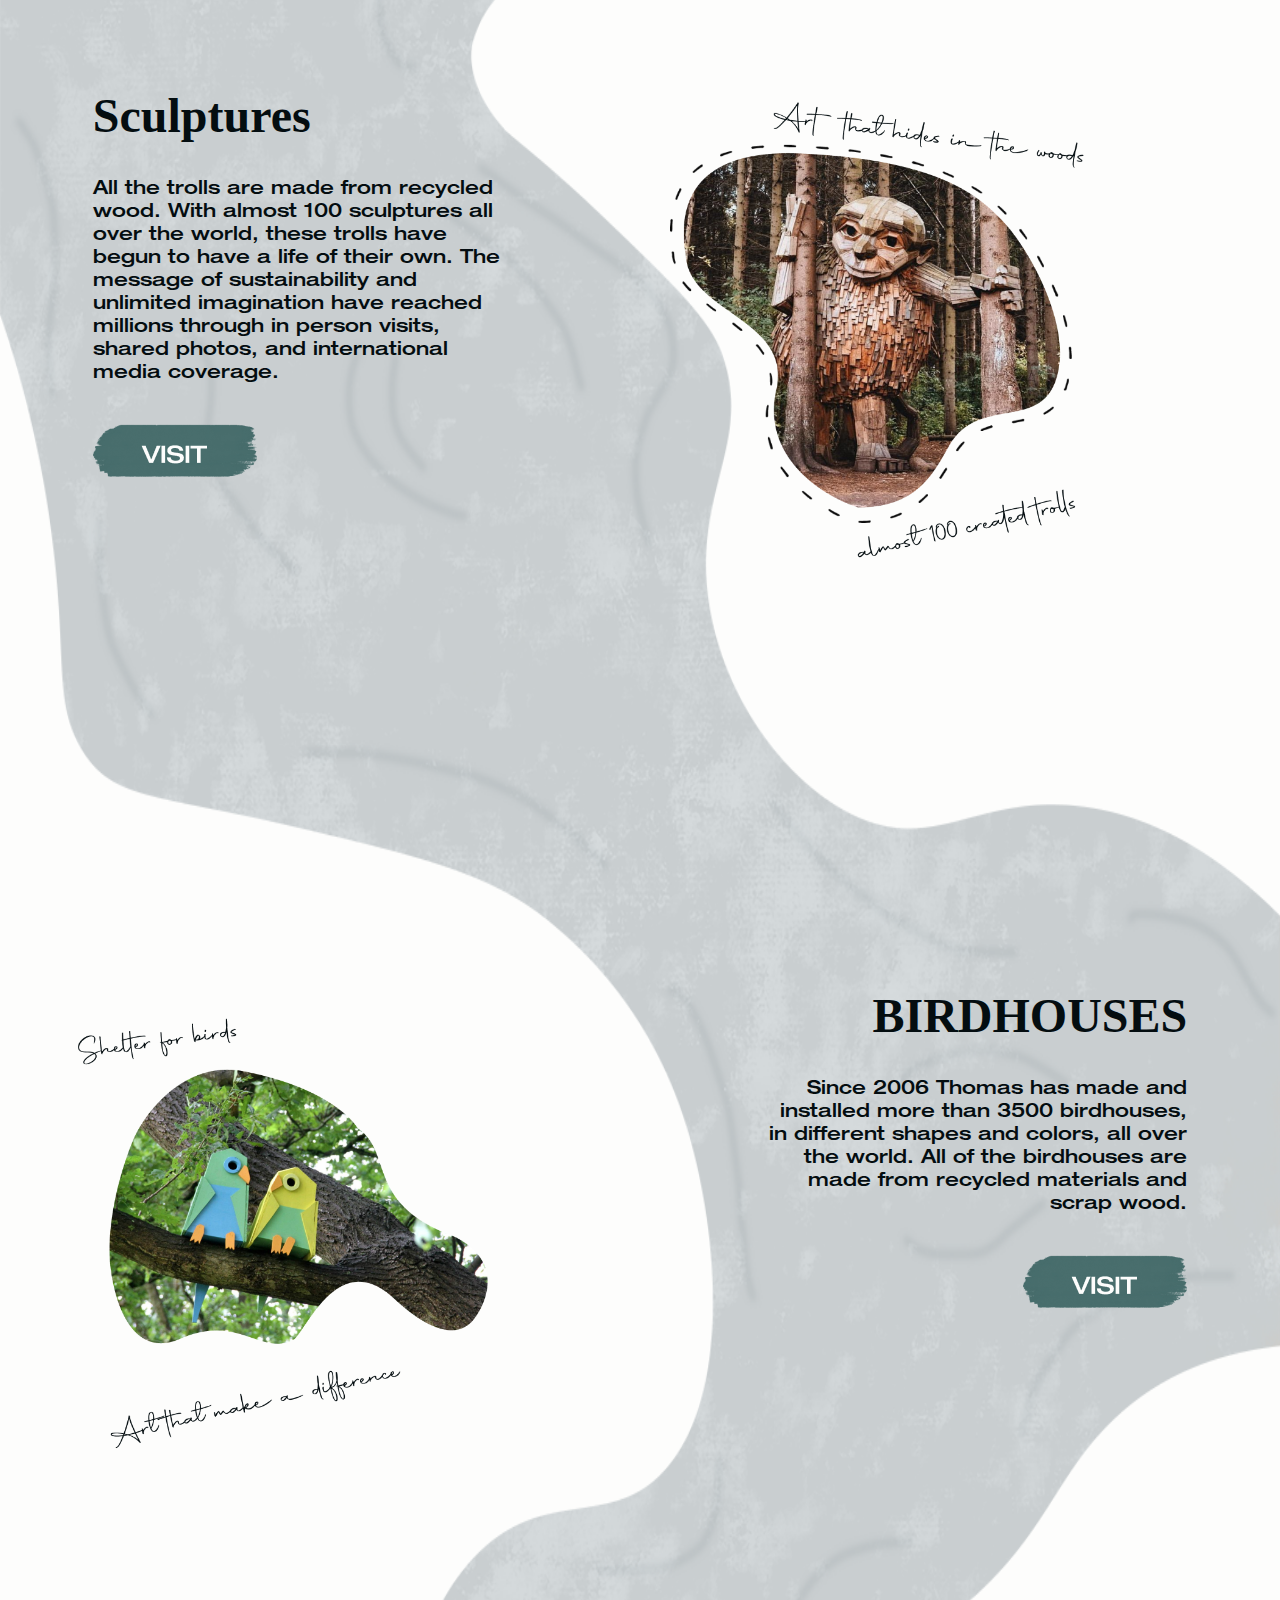
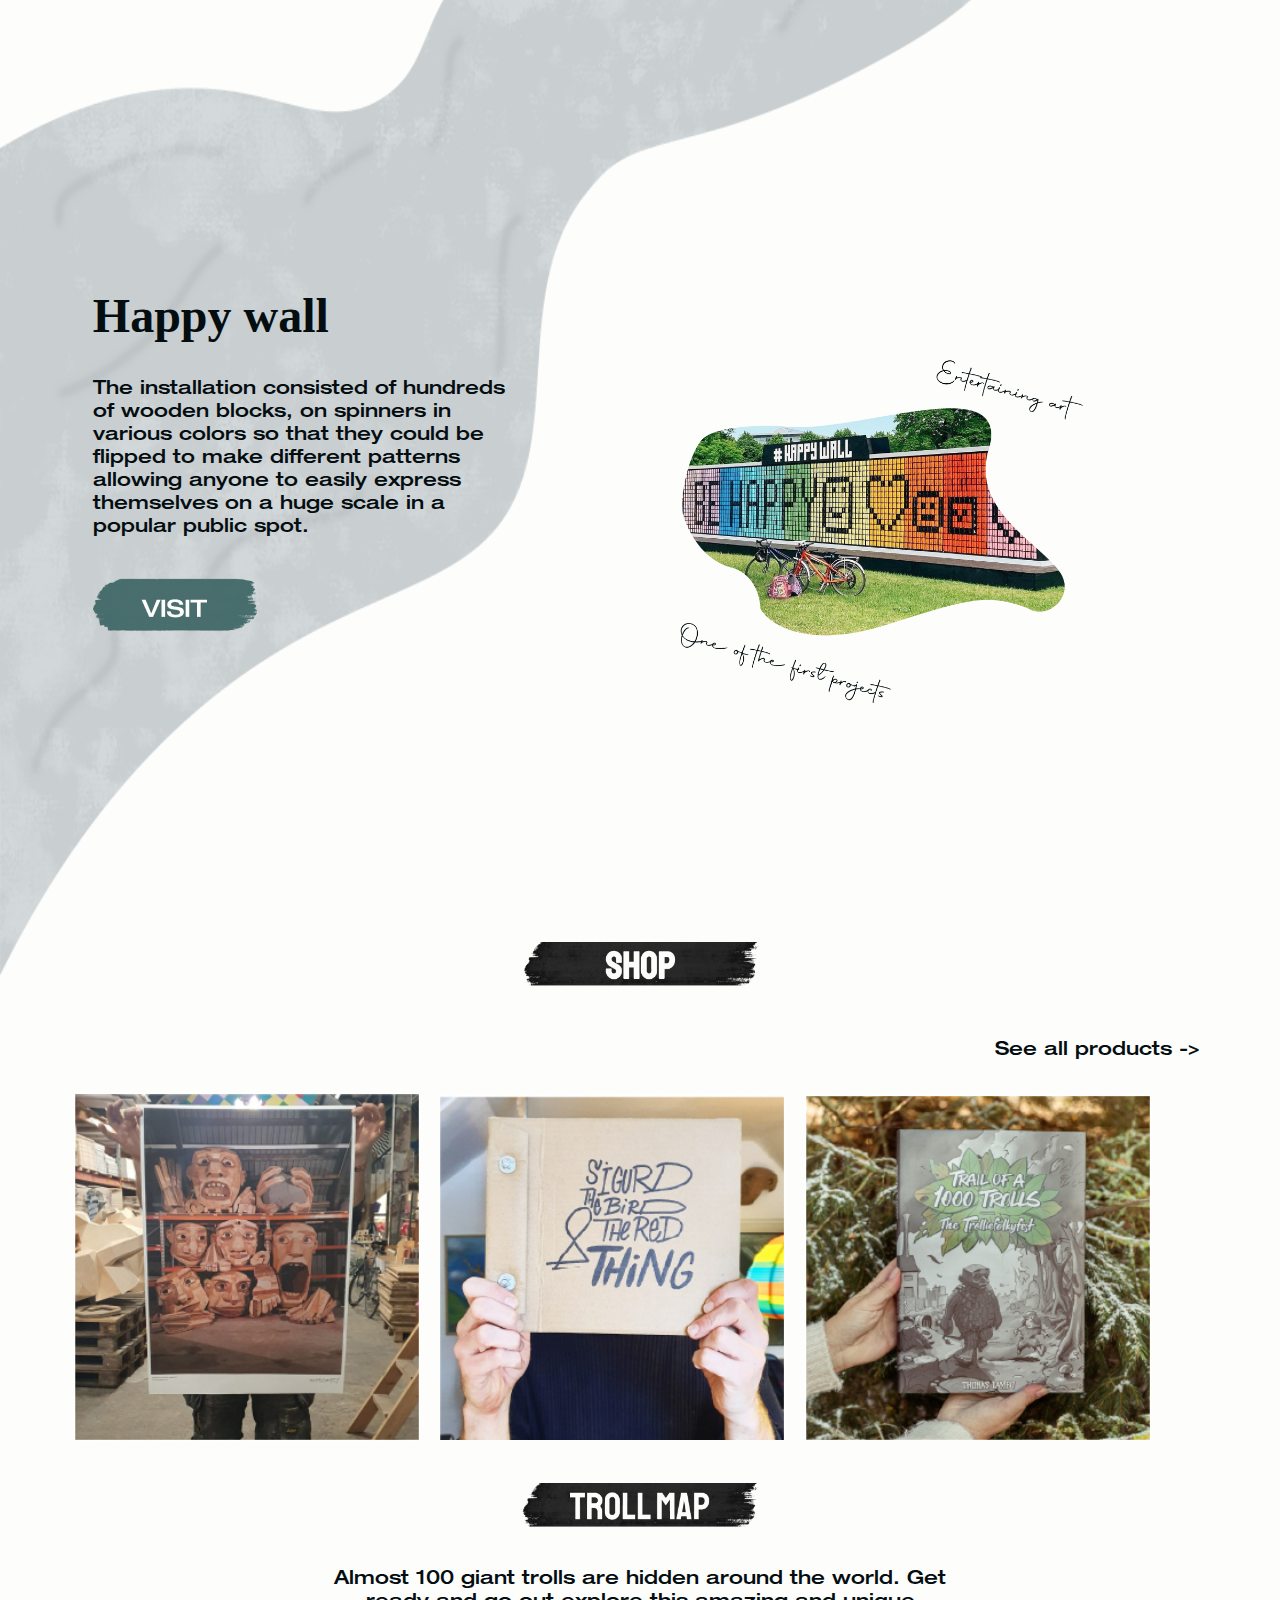
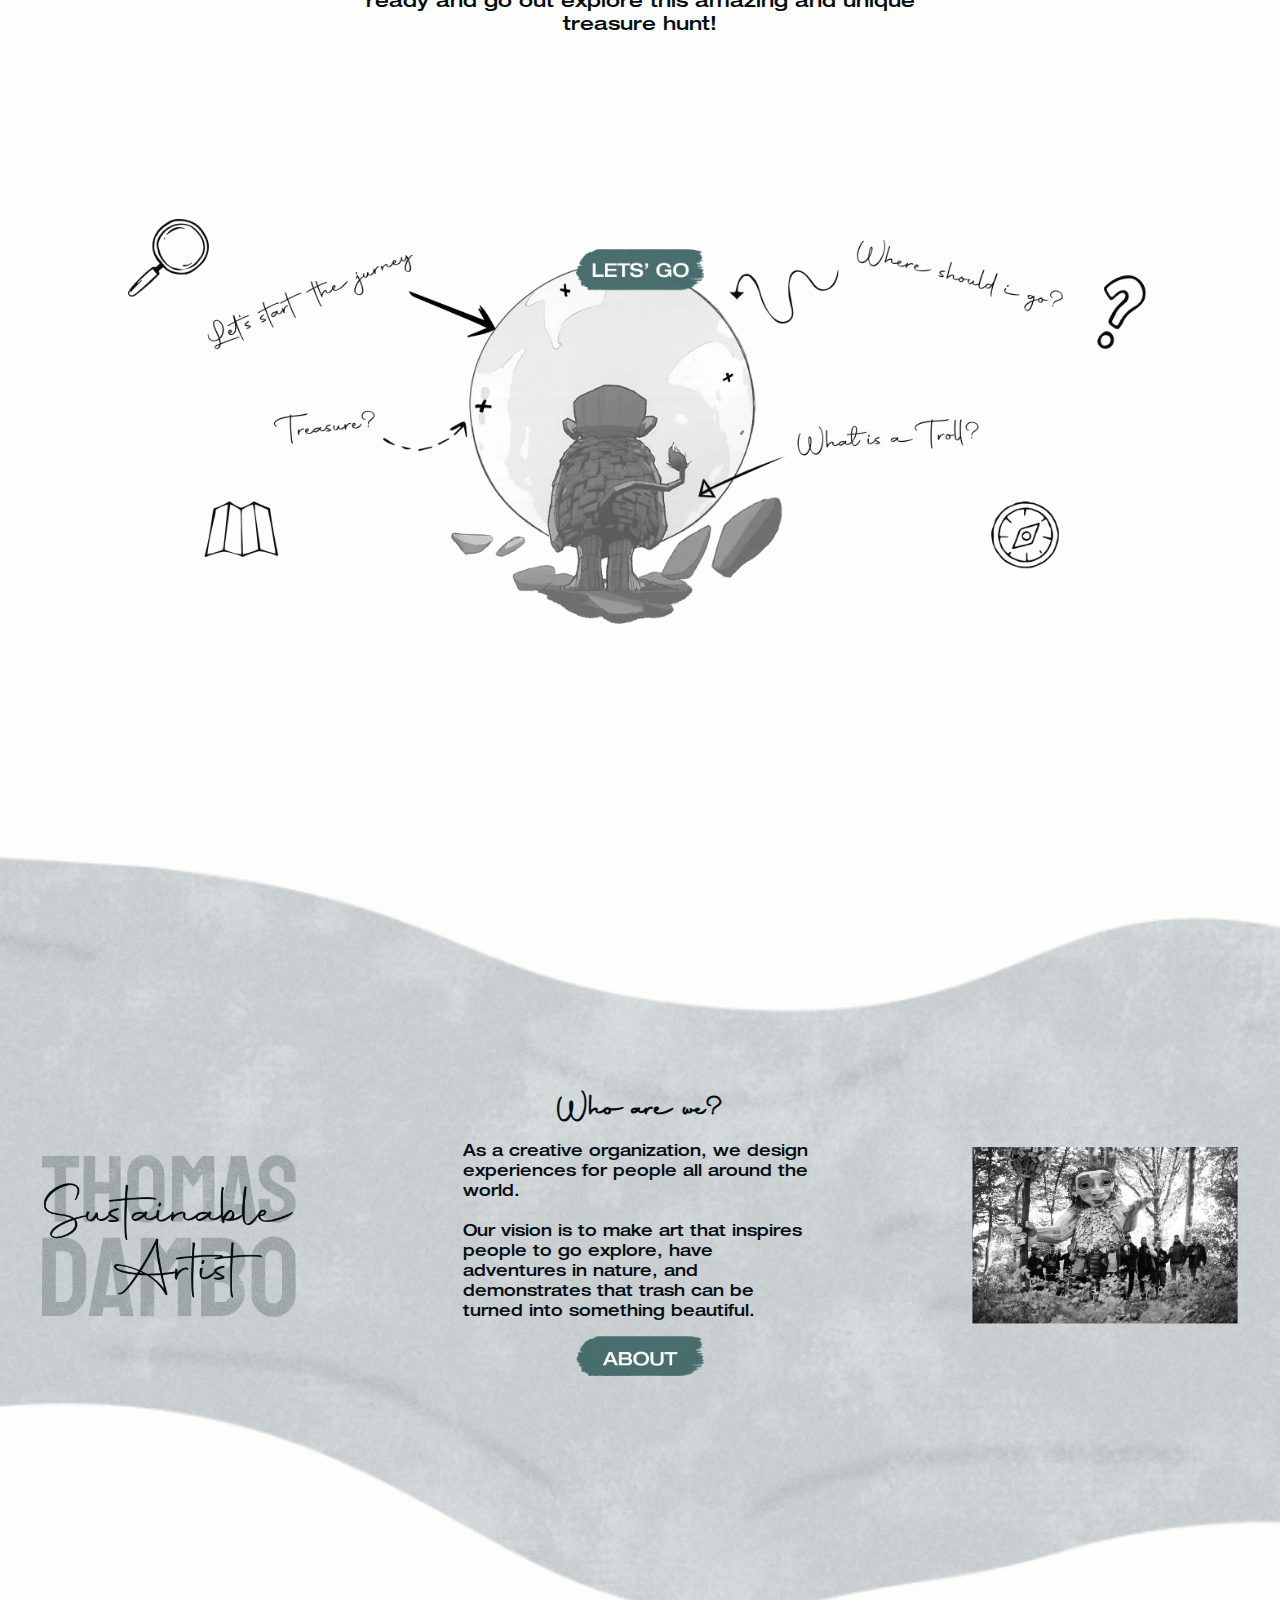
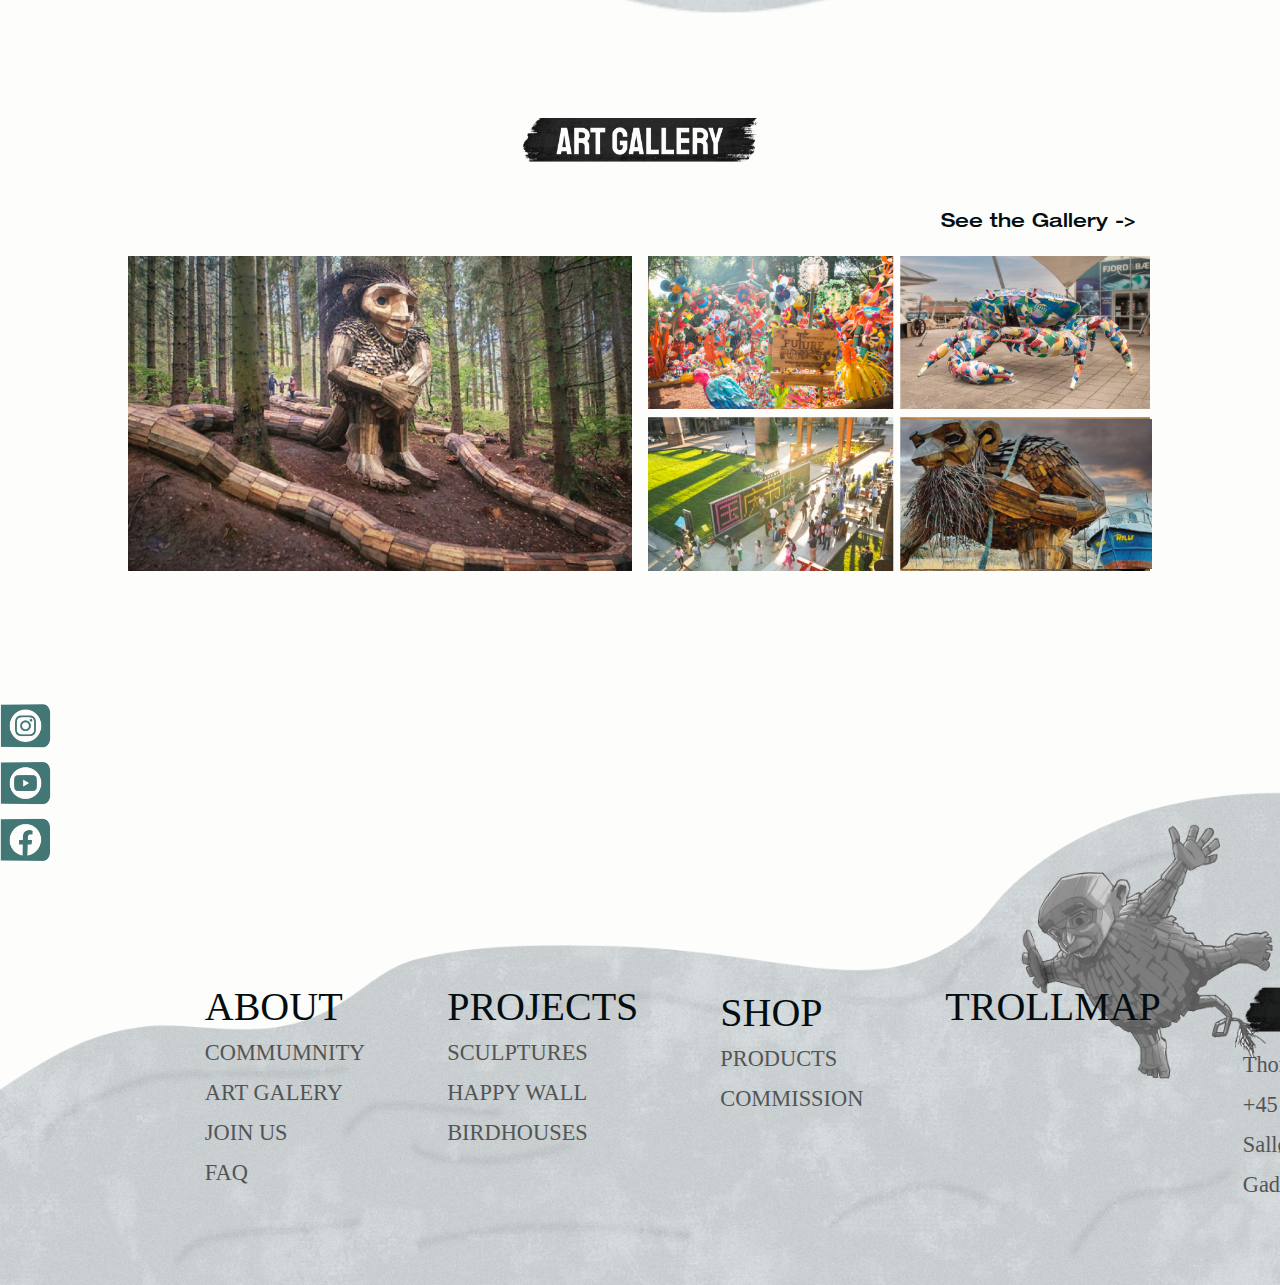
==== commit 39ce8a82: "header almost done" ====
--- a/index.html
+++ b/index.html
@@ -26,6 +26,8 @@
                 <li><a href="#">PROJECTS</a></li>
                 <li><a href="#">SHOP</a></li>
                 <li><a href="#">TROLLMAP</a></li>
+                <li><a href="#"><img class="search" src="img/search.png" alt="long logo"></a></li>
+                <li><a href="#"><img class="search" src="img/cart.png" alt="long logo"></a></li>
             </ul>
         </div>
     </nav>
--- a/css/landing.css
+++ b/css/landing.css
@@ -78,252 +78,7 @@
   background-color: var(--white--);
 }
 
-/* ////////////////////////////HERDER//////////////////////////// */
-header {
-  height: 100vh;
-  width: 100vw;
-}
-header div img {
-  width: 100%;
-  height: 100%;
-}
-/* ////////////////////////////TITLE//////////////////////////// */
-#title {
-  background-image: url("../img/bg_small_ractangle.png");
-  background-size: cover;
-  background-repeat: no-repeat;
-  width: 100vw;
-}
-.title_text {
-  width: 70%;
-  margin: auto;
-  text-align: center;
-  height: 50vh;
-  padding-top: 10vh;
-}
-#title h4 {
-  margin-top: 5%;
-}
-/* ////////////////////////////ART//////////////////////////// */
-#art_part {
-  width: 100vw;
-}
-.art_info {
-  height: 50vh;
-
-  padding-top: var(--text_art_top_padding);
-  margin: auto;
-  text-align: center;
-  width: 70%;
-}
-.art_info h2 {
-  margin-bottom: 5%;
-  width: 70%;
-  margin: auto;
-}
-.art_info p {
-  text-align: left;
-  width: 100%;
-  margin: 2rem auto 2rem auto;
-}
-.button {
-  margin-top: 5%;
-}
-#sculpture {
-  background-image: url("../img/bg_small_1.png");
-  background-size: contain;
-  background-repeat: no-repeat;
-}
-#birdhouse {
-  background-image: url("../img/bg_small_4.png");
-  background-size: contain;
-  background-repeat: no-repeat;
-}
-#wall {
-  background-image: url("../img/bg_small_3.png");
-  background-size: contain;
-  background-repeat: no-repeat;
-}
-.art_image {
-  margin: auto;
-  width: var(--art_image_size);
-  padding-top: var(--image_art_top_padding);
-}
-.art_image img {
-  height: 100%;
-  width: 100%;
-  z-index: -1;
-}
-
-/* ////////////////////////////SHOP//////////////////////////// */
-#shop {
-  width: 100%;
-  margin: auto;
-}
-#shop_article {
-  width: 90%;
-  margin: auto;
-}
-.black_title {
-  margin: 2rem auto;
-  display: flex;
-  align-items: center;
-}
-.black_title img {
-  width: var(--black_title_width);
-  margin: auto;
-}
-.see_more p {
-  margin: 1rem;
-  width: 90vw;
-}
-.see_more p {
-  width: auto;
-  display: flex;
-  justify-content: right;
-}
-.product {
-  width: 90%;
-  margin: 1rem;
-  display: flex;
-  flex-direction: column;
-  justify-content: center;
-}
-/* ////////////////////////////MAP//////////////////////////// */
-.map_text {
-  margin: auto;
-}
-.map_text p {
-  margin: auto;
-}
-
-#map_image {
-  margin: auto;
-  width: 90vw;
-  height: 60vh;
-  background-image: url("../img/troll_map_small.png");
-  background-size: contain;
-  background-position: center;
-  background-repeat: no-repeat;
-  position: relative;
-}
-
-#map_button {
-  position: absolute;
-  left: 50%;
-  top: 40%;
-  -webkit-transform: translate(-50%, -50%);
-  transform: translate(-50%, -50%);
-}
-#map_button a img {
-  width: 8rem;
-}
-/* ////////////////////////////ABOUT//////////////////////////// */
-#about {
-  height: 100vh;
-  background-image: url("../img/bg_small_about.png");
-  background-size: 200%;
-  background-position: center;
-  background-repeat: no-repeat;
-  position: relative;
-}
-#about_article {
-  width: 90vw;
-  margin: auto;
-}
-.about_text p,
-.about_text h3 {
-  margin: auto;
-  width: 90%;
-}
-.about_text a {
-  display: flex;
-  justify-content: center;
-  margin: 1rem;
-}
-.about_text a img {
-  margin: auto;
-  width: 5rem;
-}
-.about_div {
-  display: flex;
-  justify-content: center;
-  align-items: center;
-  height: 33vh;
-}
-.about_div img {
-  width: 80%;
-}
-/* ////////////////////////////GALLERY//////////////////////////// */
-#gallery {
-  width: 80vw;
-  margin: auto;
-}
-#gallery_article {
-  display: grid;
-  grid-template-columns: 2;
-}
-.gallery_grid {
-  width: 100%;
-}
-.gallery_grid img {
-  width: 100%;
-  margin: auto;
-}
-
-/* SoMe */
-
-.soMe img {
-  width: 4%;
-}
-
-.soMe {
-  margin-top: 10%;
-}
-
-/* ////////////////////////////FOOTER//////////////////////////// */
-
-a {
-  text-decoration: none;
-  font-size: 1.4rem;
-  color: var(--gray--);
-  font-family: "Staatliches";
-  font-weight: lighter;
-  line-height: 2.5rem;
-}
-
-ul {
-  list-style-type: none;
-  margin-bottom: 5rem;
-}
-footer {
-  width: 100vw;
-  height: 30vh;
-  background-image: url("../img/footer_bg.png");
-  background-size: 100%;
-  background-position: bottom;
-  background-repeat: no-repeat;
-  display: flex;
-  justify-content: center;
-  align-items: flex-end;
-}
-.main_footer img {
-  width: 80%;
-}
-
-.main_footer {
-  font-size: 0.9rem;
-  color: var(--black--);
-}
-
-#footer_section {
-  display: flex;
-  gap: 5%;
-  width: 80%;
-  margin-bottom: 1rem;
-}
-
-/* ////////////////////////////HERDER//////////////////////////// */
+/* ////////////////////////////NAVBAR//////////////////////////// */
 .navbar {
   display: flex;
   position: fixed;
@@ -338,6 +93,8 @@
 
 .brand-title {
   margin: 1rem;
+  margin-top: 1.5rem;
+  width: 12rem;
 }
 
 .navbar-links {
@@ -384,6 +141,257 @@
   border-radius: 10px;
 }
 
+.search{
+  width: 2rem;
+  margin-top: 0.65rem;
+}
+
+/* ////////////////////////////HEADER//////////////////////////// */
+header {
+  height: 100vh;
+  width: 100vw;
+}
+header div img {
+  width: 100%;
+  height: 100%;
+}
+
+/* ////////////////////////////TITLE//////////////////////////// */
+#title {
+  background-image: url("../img/bg_small_ractangle.png");
+  background-size: cover;
+  background-repeat: no-repeat;
+  width: 100vw;
+}
+.title_text {
+  width: 70%;
+  margin: auto;
+  text-align: center;
+  height: 50vh;
+  padding-top: 10vh;
+}
+#title h4 {
+  margin-top: 5%;
+}
+/* ////////////////////////////ART//////////////////////////// */
+#art_part {
+  width: 100vw;
+}
+.art_info {
+  height: 50vh;
+
+  padding-top: var(--text_art_top_padding);
+  margin: auto;
+  text-align: center;
+  width: 70%;
+}
+.art_info h2 {
+  margin-bottom: 5%;
+  width: 70%;
+  margin: auto;
+}
+.art_info p {
+  text-align: left;
+  width: 100%;
+  margin: 2rem auto 2rem auto;
+}
+.button {
+  margin-top: 5%;
+}
+#sculpture {
+  background-image: url("../img/bg_small_1.png");
+  background-size: contain;
+  background-repeat: no-repeat;
+}
+#birdhouse {
+  background-image: url("../img/bg_small_4.png");
+  background-size: contain;
+  background-repeat: no-repeat;
+}
+#wall {
+  background-image: url("../img/bg_small_3.png");
+  background-size: contain;
+  background-repeat: no-repeat;
+}
+.art_image {
+  margin: auto;
+  width: var(--art_image_size);
+  padding-top: var(--image_art_top_padding);
+}
+.art_image img {
+  height: 100%;
+  width: 100%;
+  z-index: -1;
+}
+
+/* ////////////////////////////SHOP//////////////////////////// */
+#shop {
+  width: 100%;
+  margin: auto;
+}
+#shop_article {
+  width: 90%;
+  margin: auto;
+}
+.black_title {
+  margin: 2rem auto;
+  display: flex;
+  align-items: center;
+}
+.black_title img {
+  width: var(--black_title_width);
+  margin: auto;
+}
+.see_more p {
+  margin: 1rem;
+  width: 90vw;
+}
+.see_more p {
+  width: auto;
+  display: flex;
+  justify-content: right;
+}
+.product {
+  width: 90%;
+  margin: 1rem;
+  display: flex;
+  flex-direction: column;
+  justify-content: center;
+}
+/* ////////////////////////////MAP//////////////////////////// */
+.map_text {
+  margin: auto;
+}
+.map_text p {
+  margin: auto;
+}
+
+#map_image {
+  margin: auto;
+  width: 90vw;
+  height: 60vh;
+  background-image: url("../img/troll_map_small.png");
+  background-size: contain;
+  background-position: center;
+  background-repeat: no-repeat;
+  position: relative;
+}
+
+#map_button {
+  position: absolute;
+  left: 50%;
+  top: 40%;
+  -webkit-transform: translate(-50%, -50%);
+  transform: translate(-50%, -50%);
+}
+#map_button a img {
+  width: 8rem;
+}
+/* ////////////////////////////ABOUT//////////////////////////// */
+#about {
+  height: 100vh;
+  background-image: url("../img/bg_small_about.png");
+  background-size: 200%;
+  background-position: center;
+  background-repeat: no-repeat;
+  position: relative;
+}
+#about_article {
+  width: 90vw;
+  margin: auto;
+}
+.about_text p,
+.about_text h3 {
+  margin: auto;
+  width: 90%;
+}
+.about_text a {
+  display: flex;
+  justify-content: center;
+  margin: 1rem;
+}
+.about_text a img {
+  margin: auto;
+  width: 5rem;
+}
+.about_div {
+  display: flex;
+  justify-content: center;
+  align-items: center;
+  height: 33vh;
+}
+.about_div img {
+  width: 80%;
+}
+/* ////////////////////////////GALLERY//////////////////////////// */
+#gallery {
+  width: 80vw;
+  margin: auto;
+}
+#gallery_article {
+  display: grid;
+  grid-template-columns: 2;
+}
+.gallery_grid {
+  width: 100%;
+}
+.gallery_grid img {
+  width: 100%;
+  margin: auto;
+}
+
+/* SoMe */
+
+.soMe img {
+  width: 4%;
+}
+
+.soMe {
+  margin-top: 10%;
+}
+
+/* ////////////////////////////FOOTER//////////////////////////// */
+
+a {
+  text-decoration: none;
+  font-size: 1.4rem;
+  color: var(--gray--);
+  font-family: "Staatliches";
+  font-weight: lighter;
+  line-height: 2.5rem;
+}
+
+ul {
+  list-style-type: none;
+  margin-bottom: 5rem;
+}
+footer {
+  width: 100vw;
+  height: 30vh;
+  background-image: url("../img/footer_bg.png");
+  background-size: 100%;
+  background-position: bottom;
+  background-repeat: no-repeat;
+  display: flex;
+  justify-content: center;
+  align-items: flex-end;
+}
+.main_footer img {
+  width: 80%;
+}
+
+.main_footer {
+  font-size: 0.9rem;
+  color: var(--black--);
+}
+
+#footer_section {
+  display: flex;
+  gap: 5%;
+  width: 80%;
+  margin-bottom: 1rem;
+}
+
 @media (max-width: 700px) {
   .navbar {
     flex-direction: column;
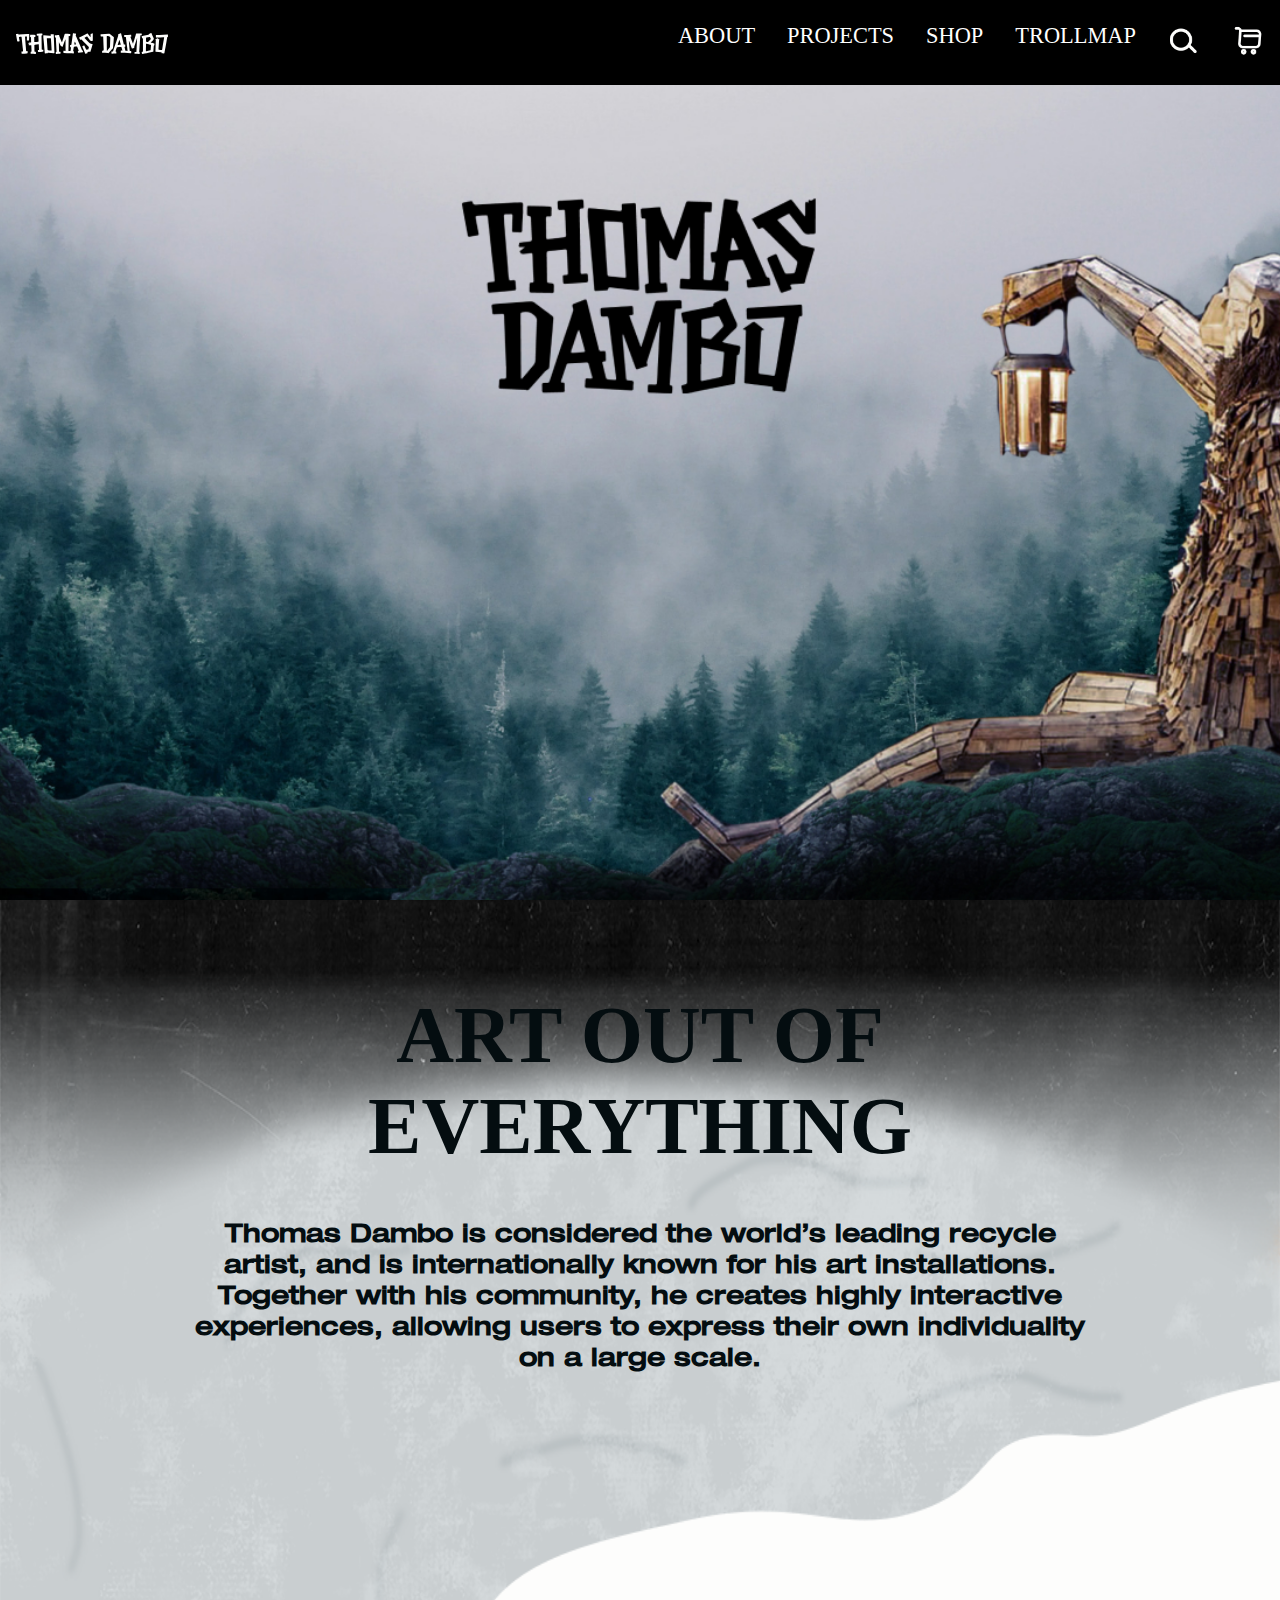
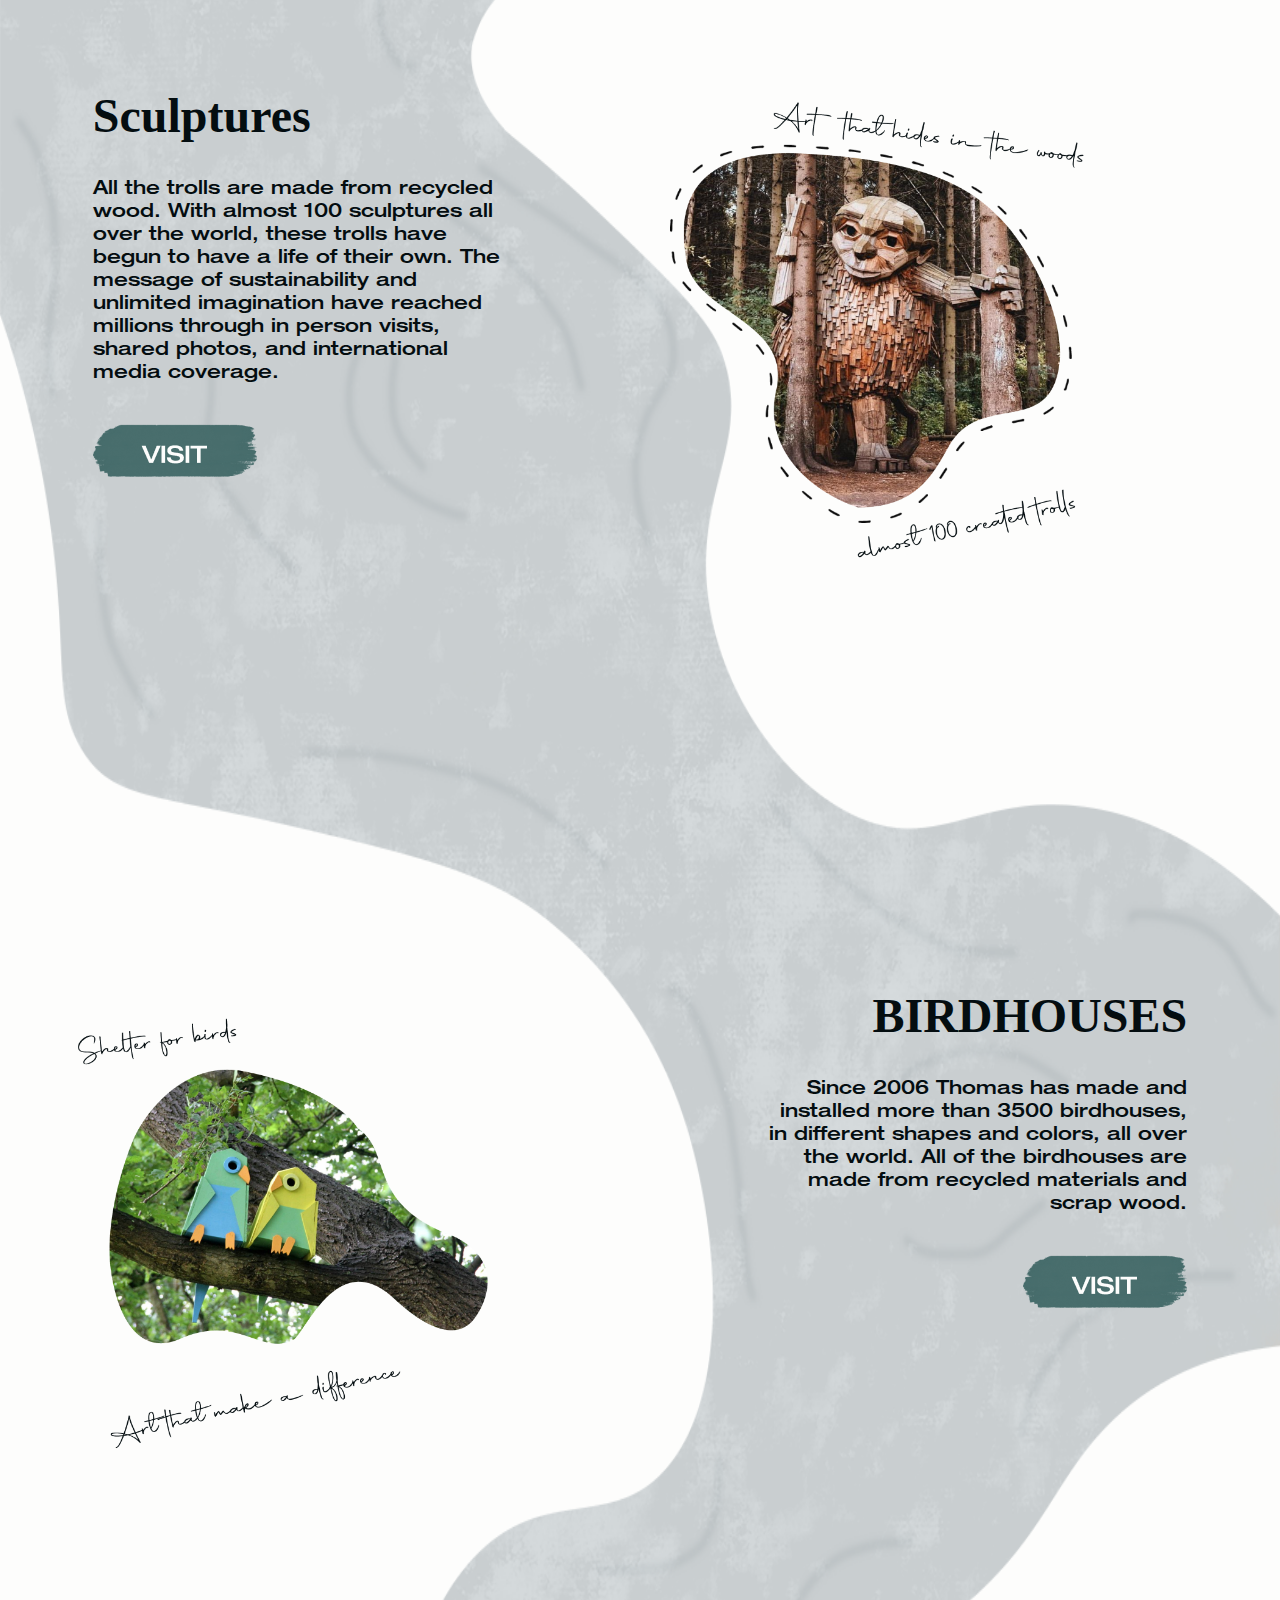
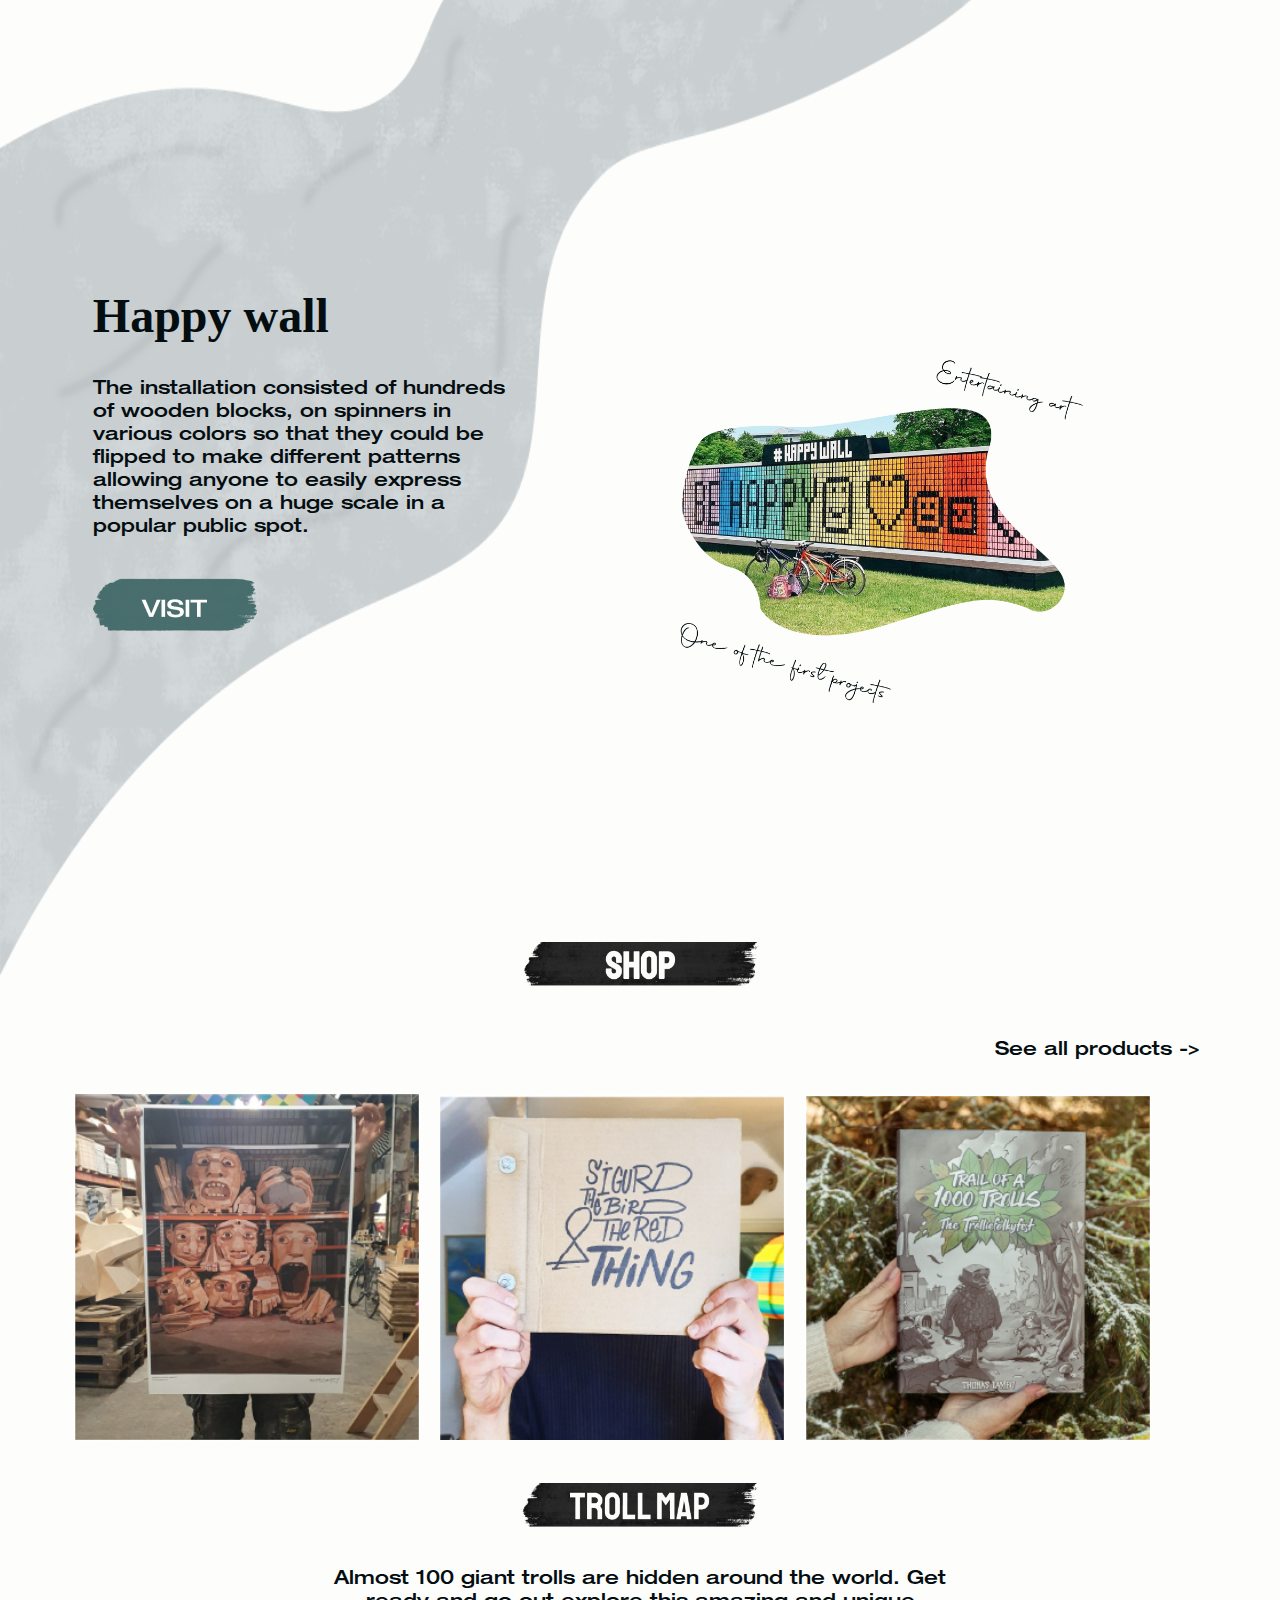
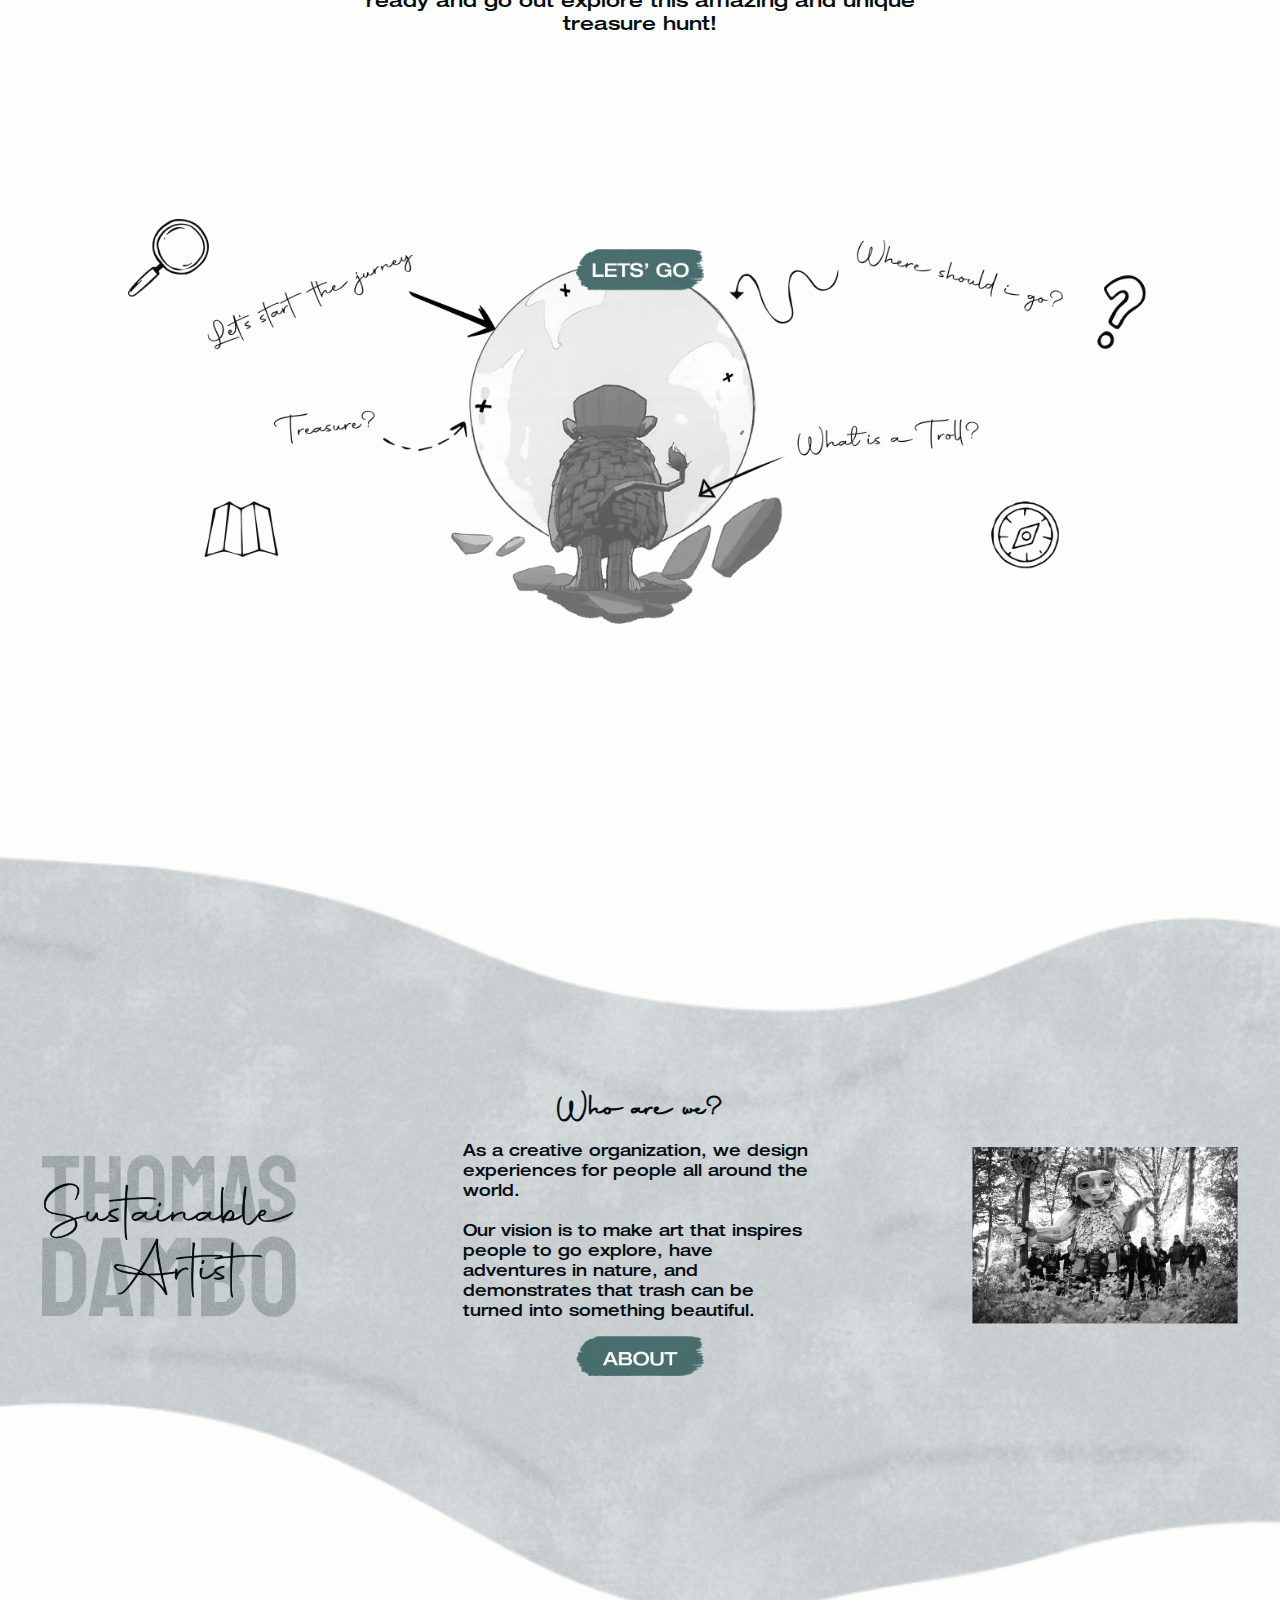
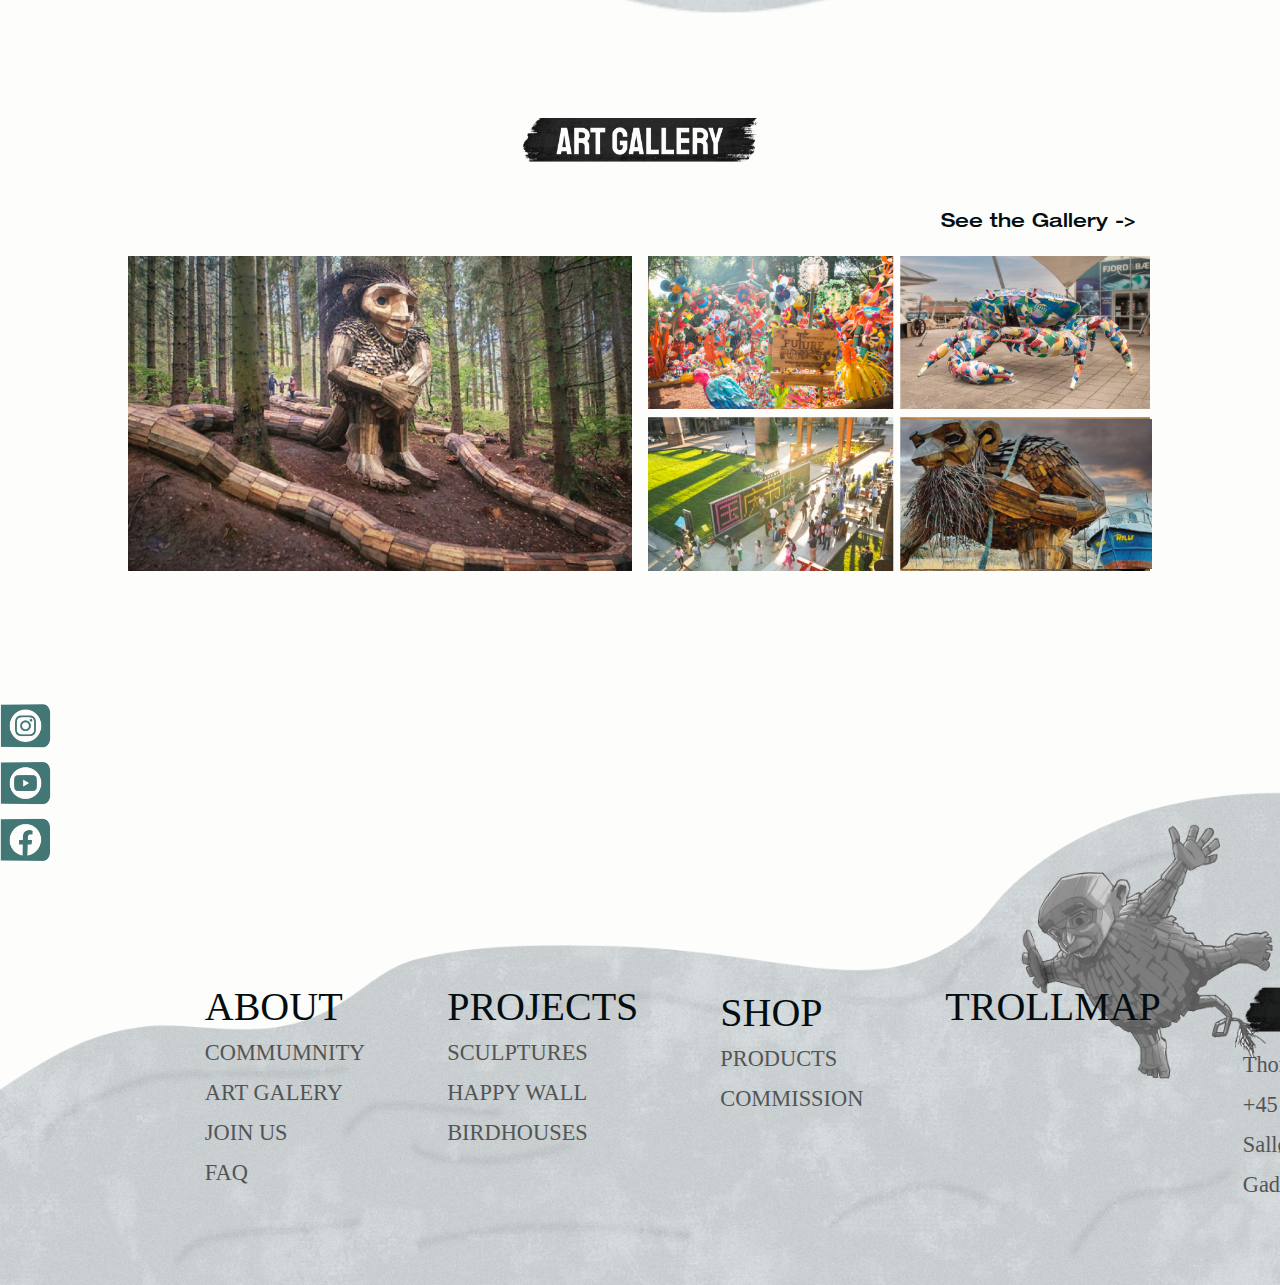
==== commit c5f66f41: "update" ====
--- a/index.html
+++ b/index.html
@@ -32,7 +32,7 @@
         </div>
     </nav>
     <header>
-        <div id="header_div"><img src="img/header.jpg" alt="header"></div>
+        <div id="header_div"></div>
     </header>
     <main>
         <section id="art_part">
@@ -183,7 +183,7 @@
             </ul>
 
         </div>
-        
+
         <footer>
             <section id="footer_section">
                 <article class="about_footer">
--- a/css/landing.css
+++ b/css/landing.css
@@ -76,6 +76,9 @@
   max-width: 100vw;
   overflow-x: hidden;
   background-color: var(--white--);
+}
+body {
+  width: 100vw;
 }
 
 /* ////////////////////////////NAVBAR//////////////////////////// */
@@ -141,19 +144,23 @@
   border-radius: 10px;
 }
 
-.search{
+.search {
   width: 2rem;
   margin-top: 0.65rem;
 }
 
 /* ////////////////////////////HEADER//////////////////////////// */
 header {
+  width: 100%;
+  height: 100%;
+}
+header div {
+  width: 100vw;
   height: 100vh;
-  width: 100vw;
-}
-header div img {
-  width: 100%;
-  height: 100%;
+  background-image: url("../img/header.jpg");
+  background-size: cover;
+  background-repeat: no-repeat;
+  background-position: 50% 40%;
 }
 
 /* ////////////////////////////TITLE//////////////////////////// */
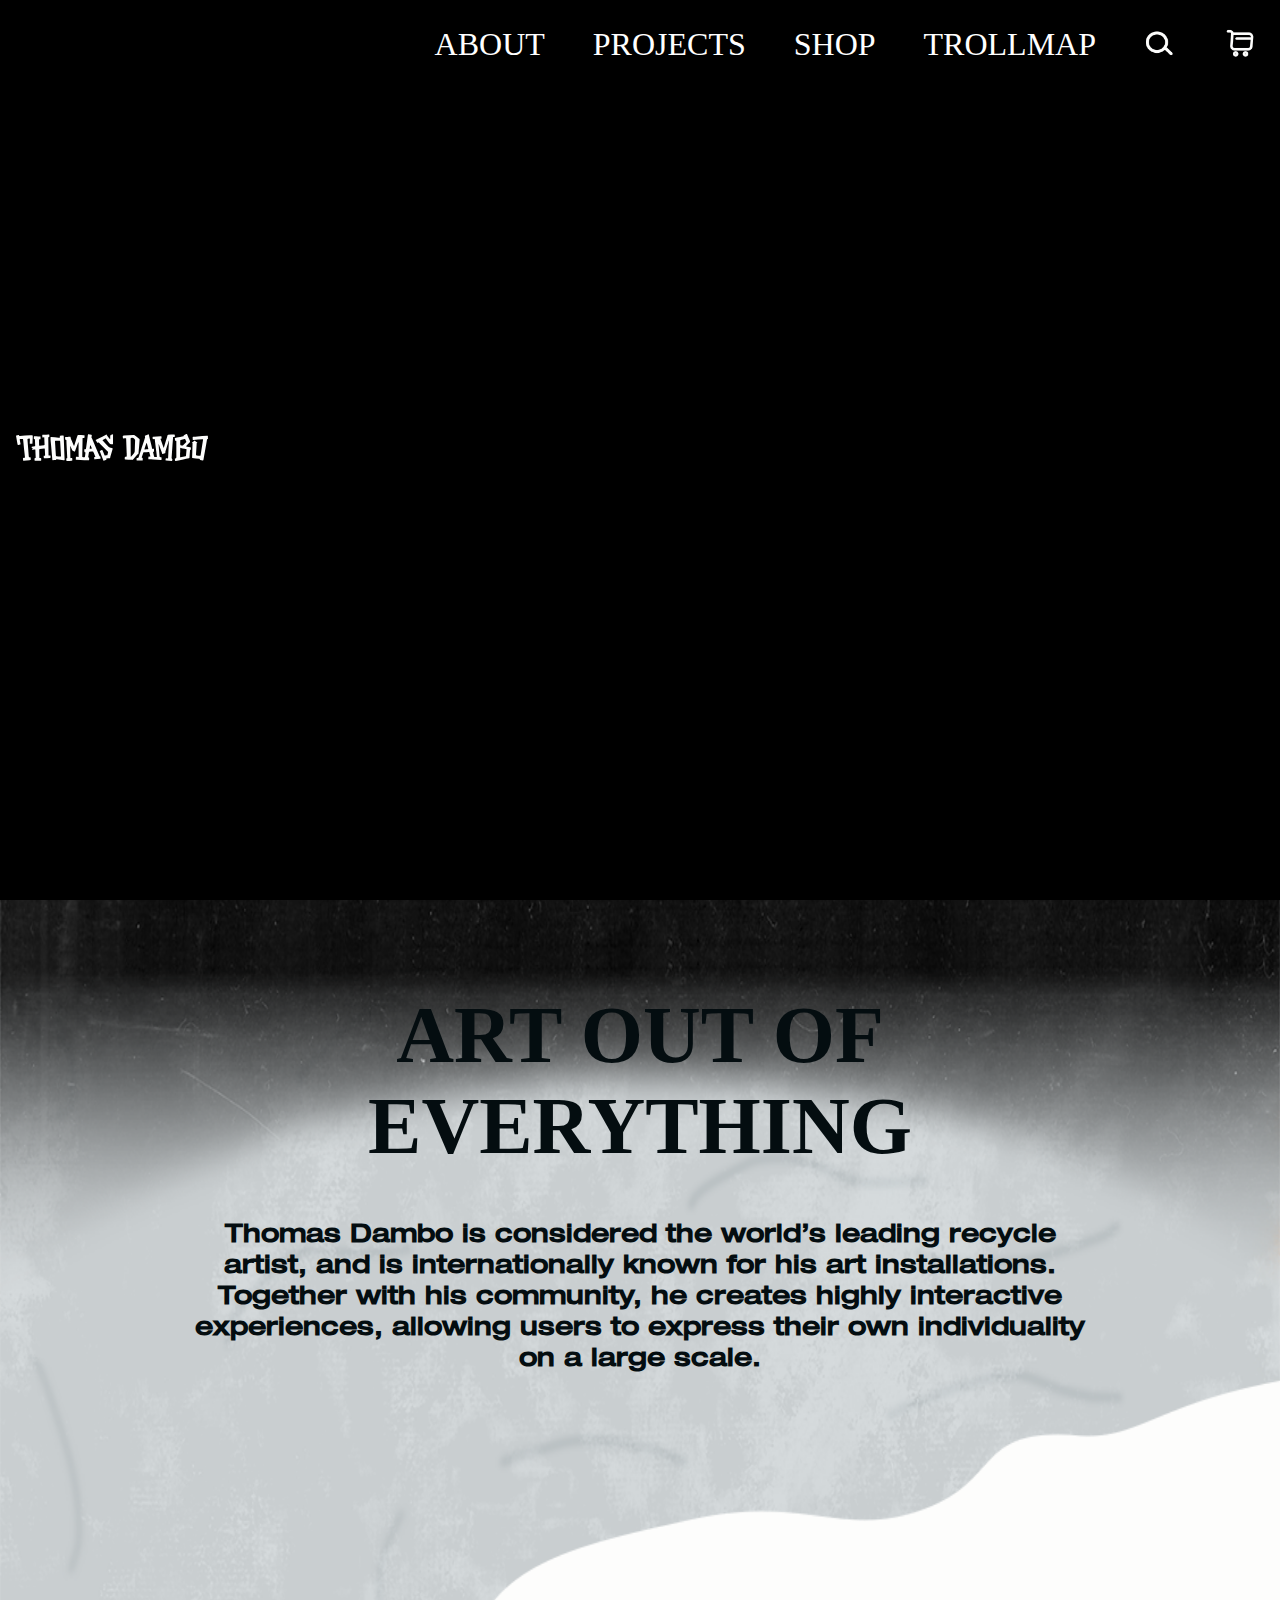
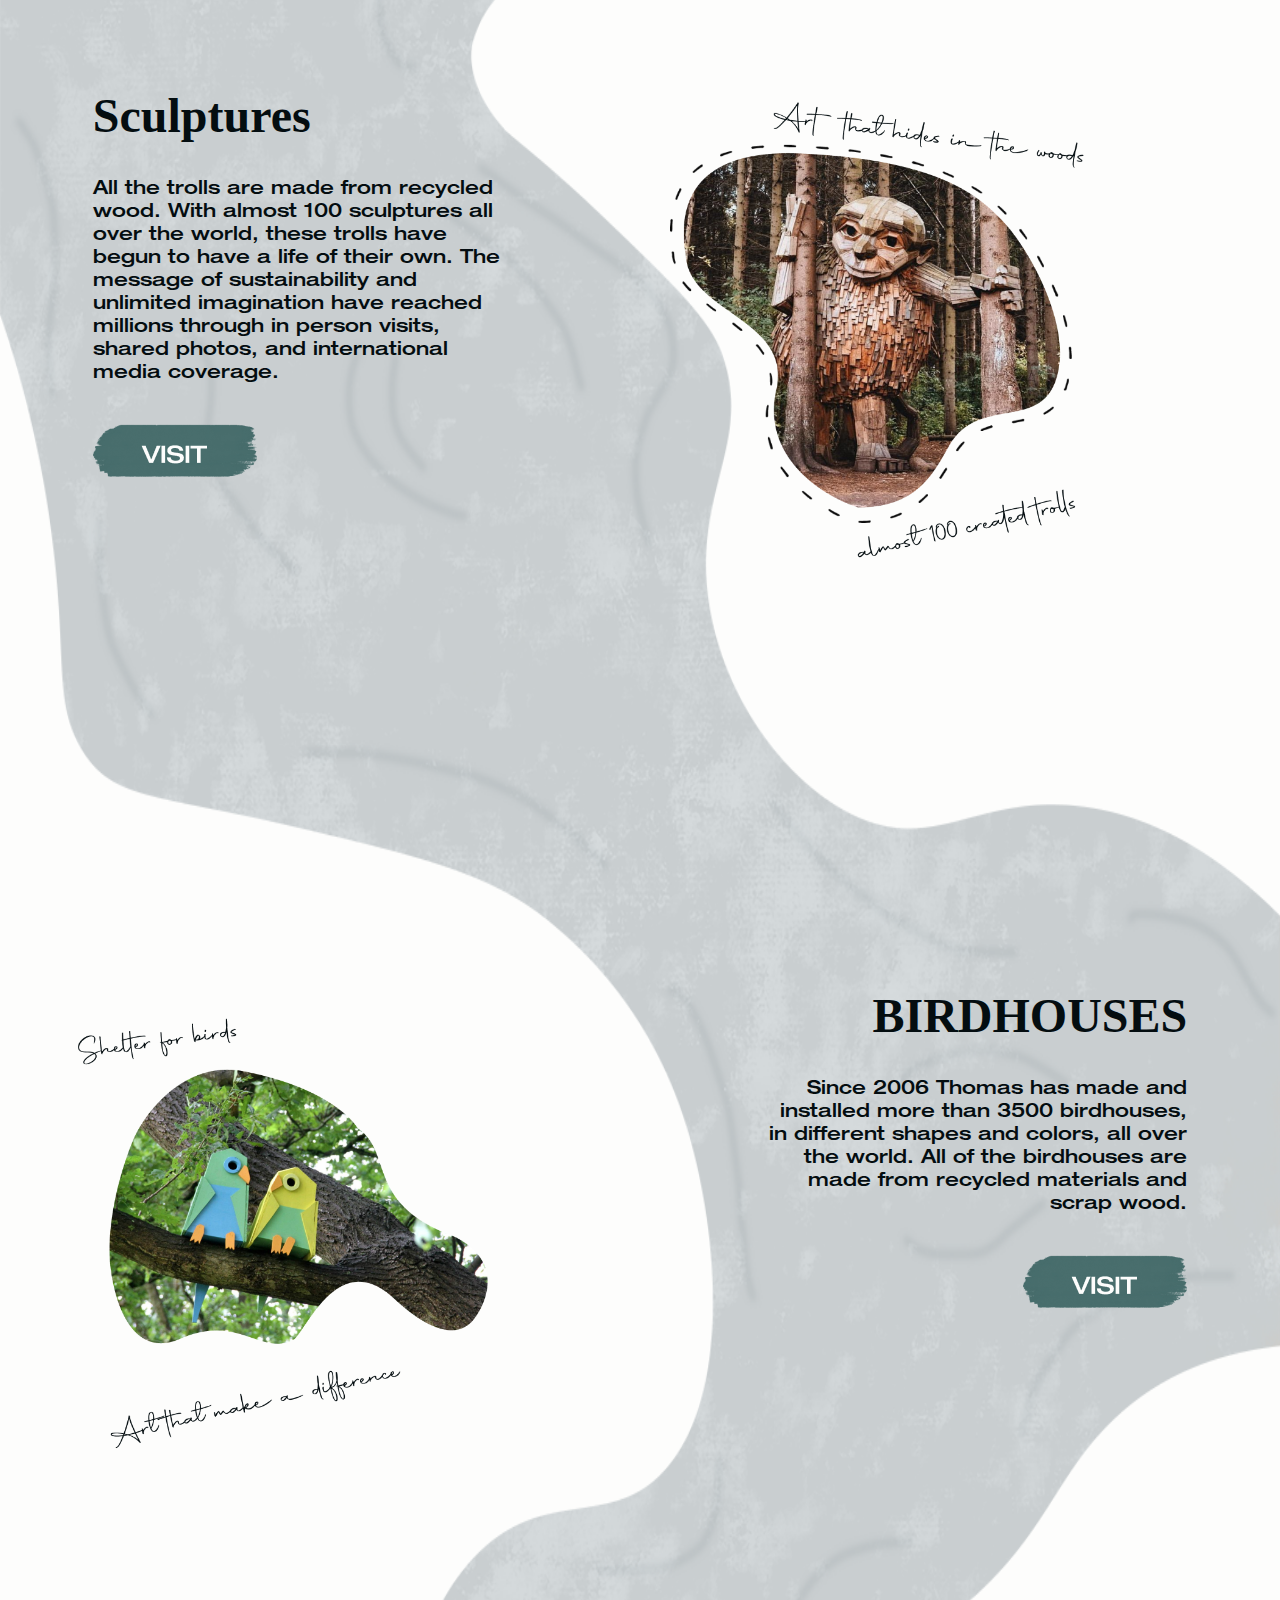
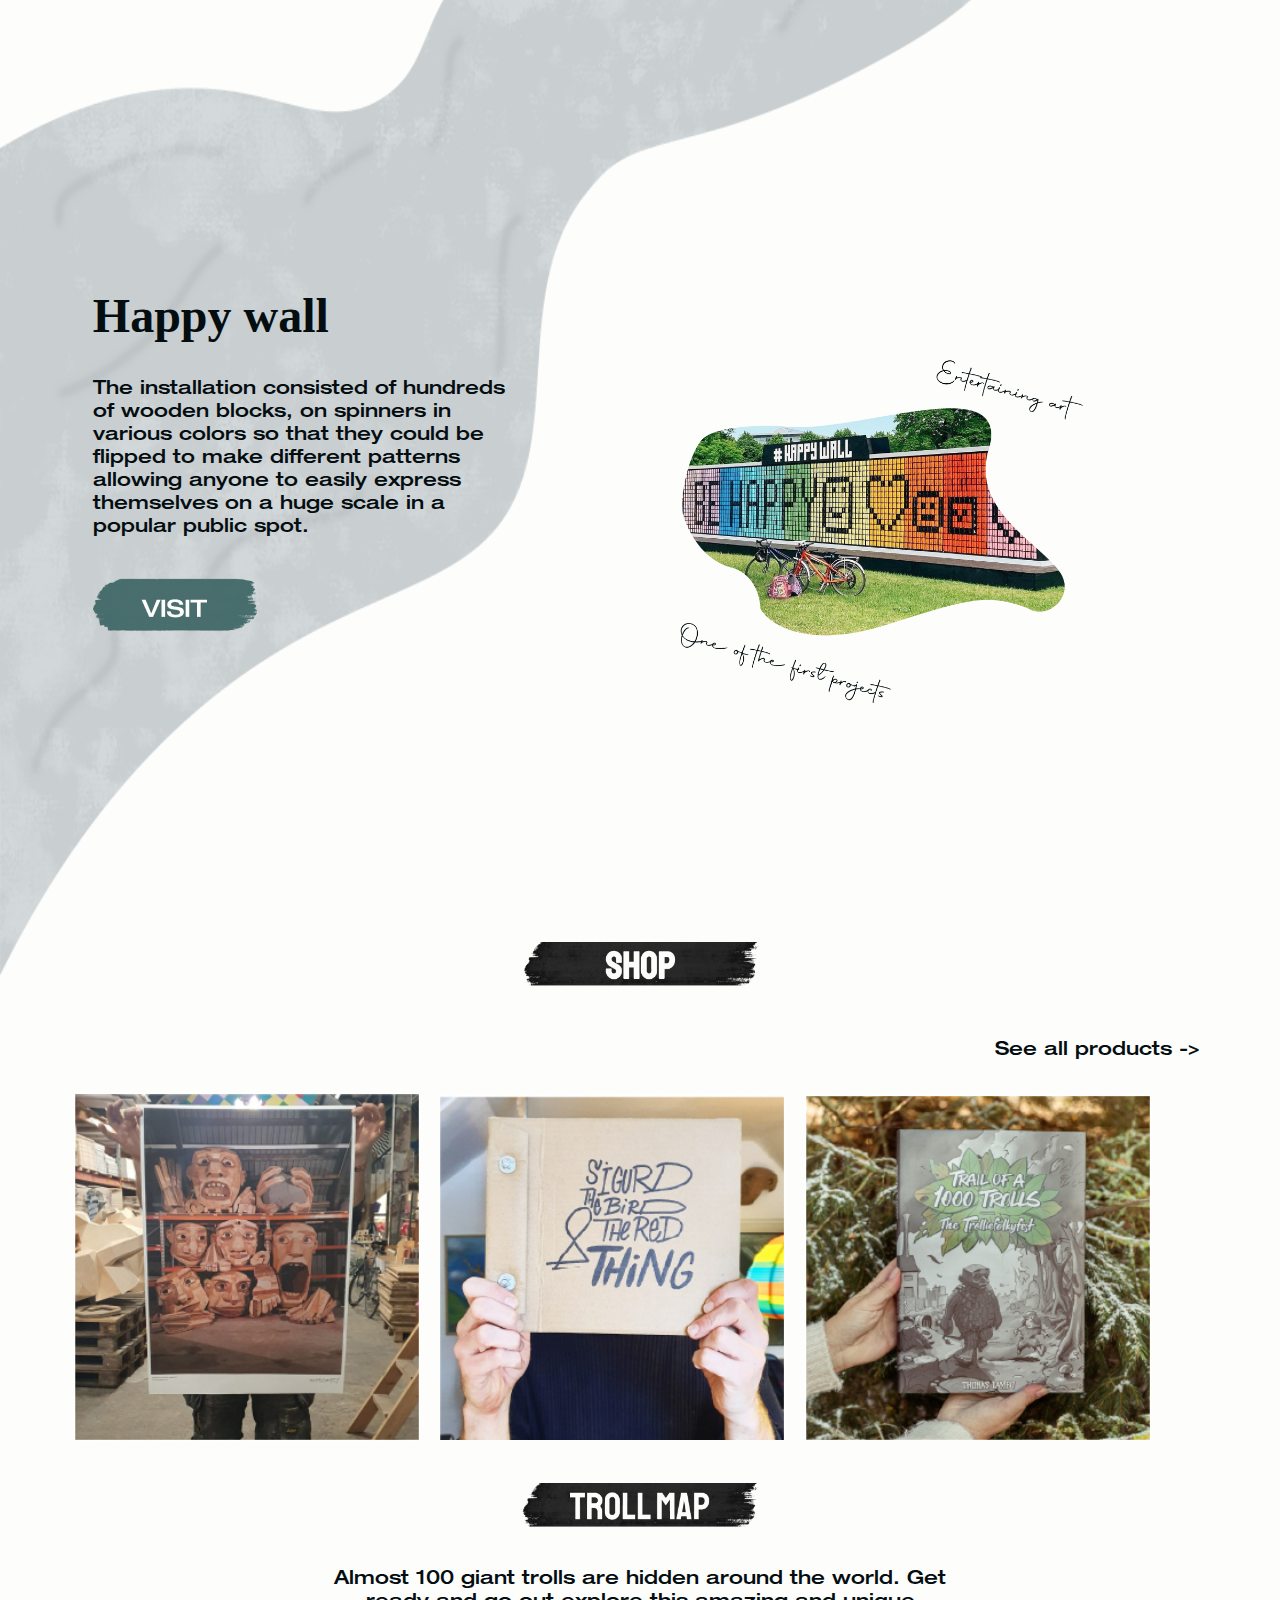
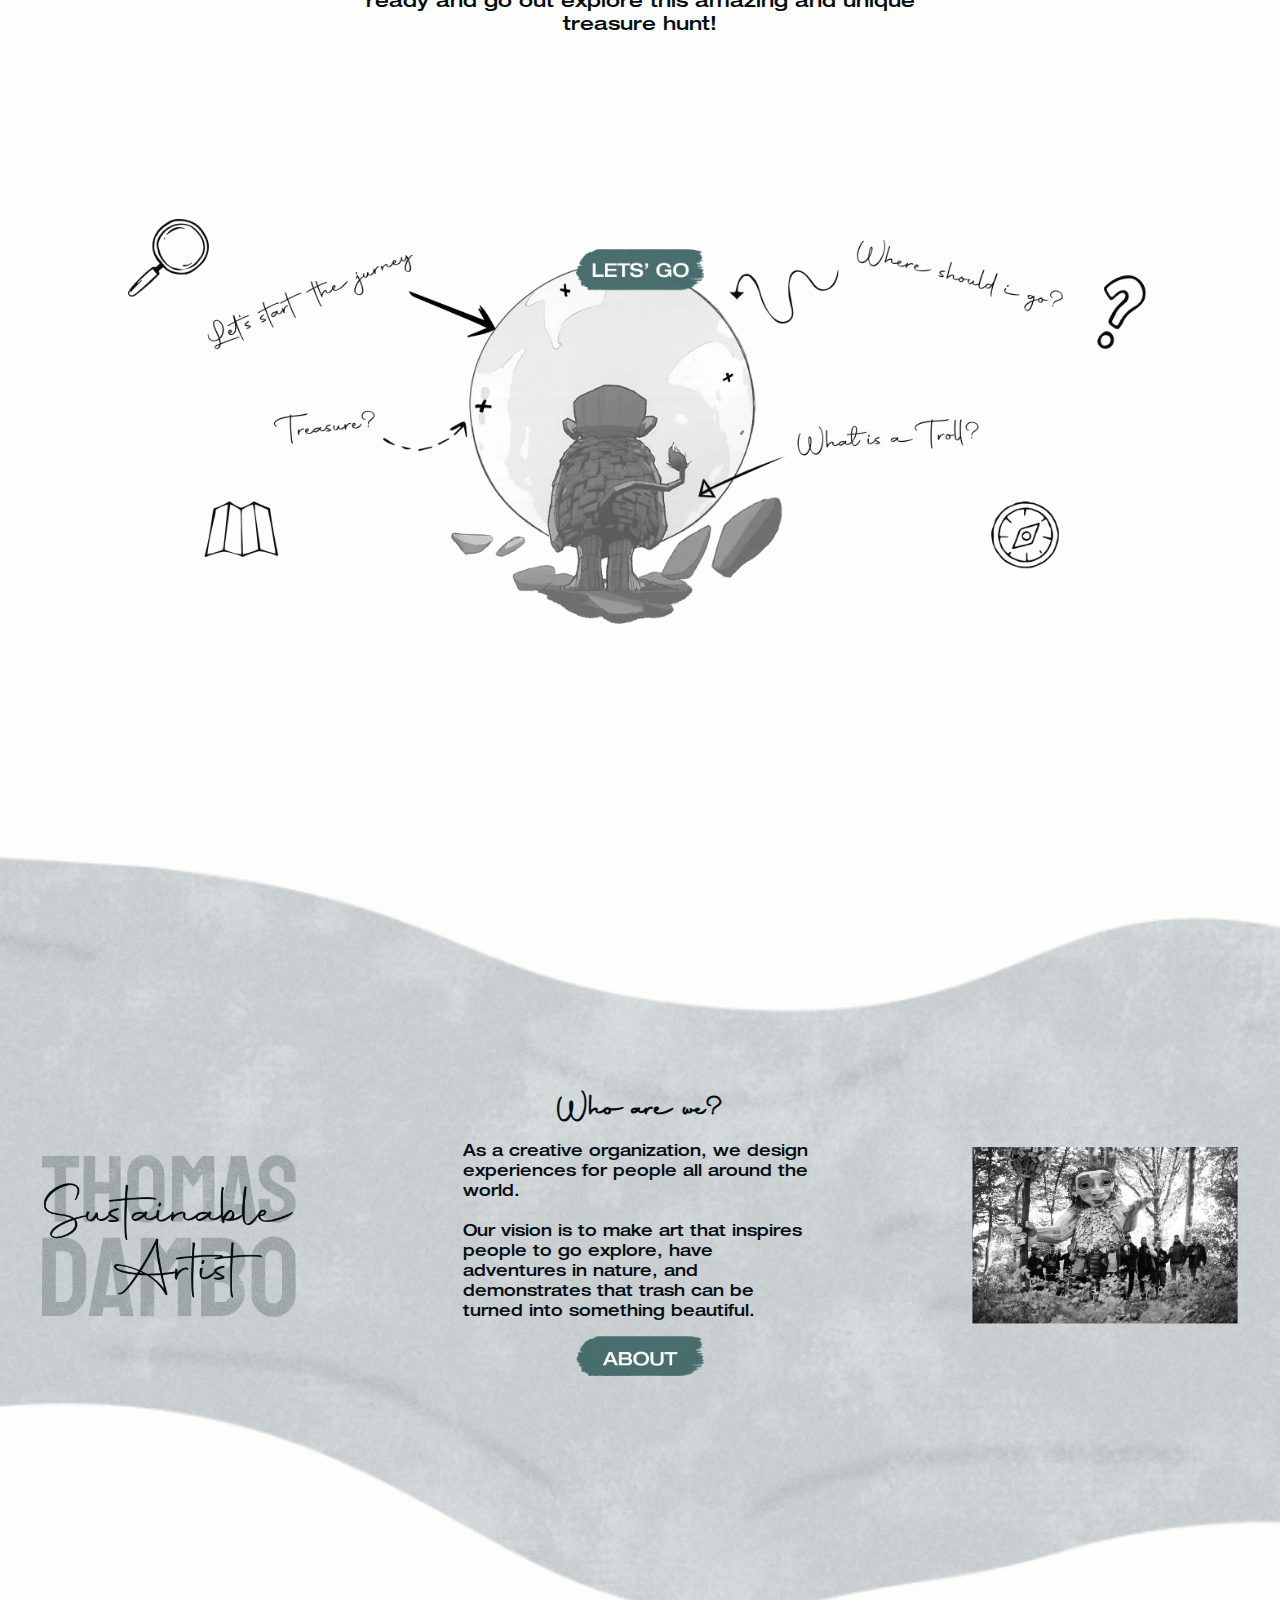
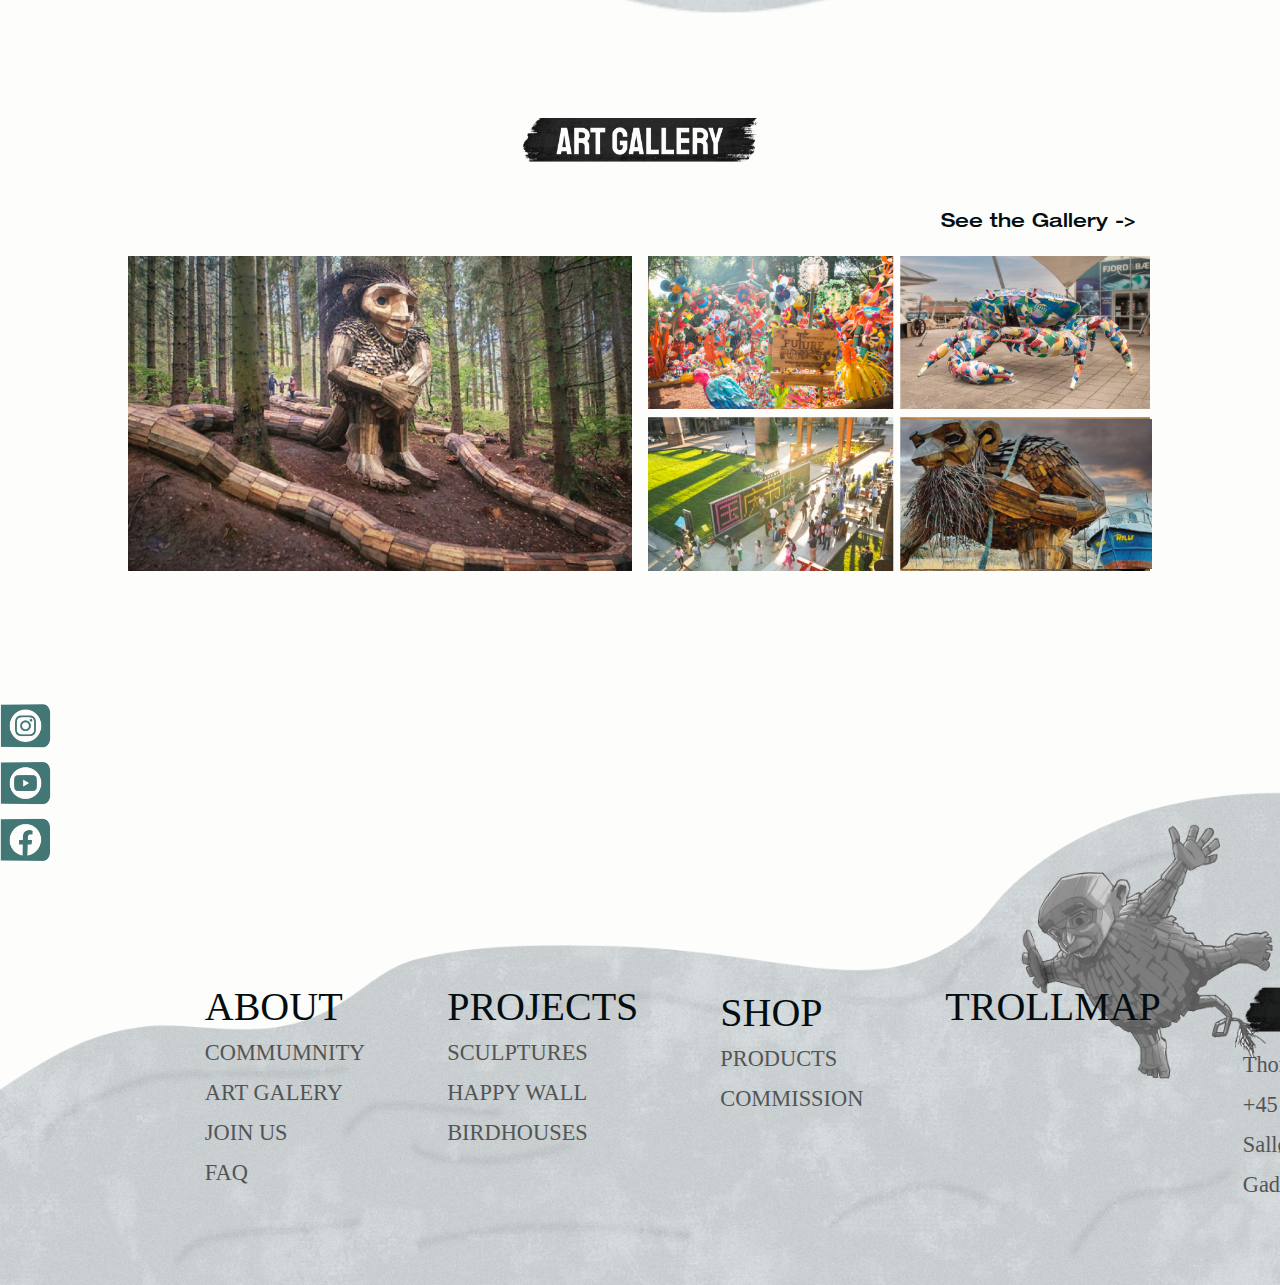
==== commit d7cbcc51: "nav bar responsive all pages" ====
--- a/index.html
+++ b/index.html
@@ -242,6 +242,6 @@
         </footer>
     </main>
 </body>
-<script src="main.js"></script>
+<script src="js/main.js"></script>
 
 </html>--- a/css/landing.css
+++ b/css/landing.css
@@ -97,11 +97,14 @@
 .brand-title {
   margin: 1rem;
   margin-top: 1.5rem;
+}
+
+.brand-title img{
   width: 12rem;
 }
 
 .navbar-links {
-  height: 100%;
+  height: 100vh;
 }
 
 .navbar-links ul {
@@ -119,7 +122,9 @@
   display: block;
   text-decoration: none;
   color: white;
-  padding: 1rem;
+  padding: 1.5rem;
+  padding-bottom: 1rem;
+  font-size: 2rem;
 }
 
 .navbar-links li:hover {
@@ -146,7 +151,7 @@
 
 .search {
   width: 2rem;
-  margin-top: 0.65rem;
+  margin-top: 0.3rem;
 }
 
 /* ////////////////////////////HEADER//////////////////////////// */
@@ -402,11 +407,17 @@
 @media (max-width: 700px) {
   .navbar {
     flex-direction: column;
-    align-items: flex-start;
+    align-items: center;
+    justify-content: center;
+  }
+
+  .brand-title{
+    margin-right: 65%;
   }
 
   .toggle-button {
     display: flex;
+    margin-top: 1rem;
   }
 
   .navbar-links {
@@ -415,10 +426,13 @@
 
   .navbar-links ul {
     flex-direction: column;
+    justify-content: center;
+    align-items: center;
   }
 
   .navbar-links ul li a {
     padding: 0.5rem 1rem;
+    margin: 1.5rem;
   }
 
   .navbar-links.active {
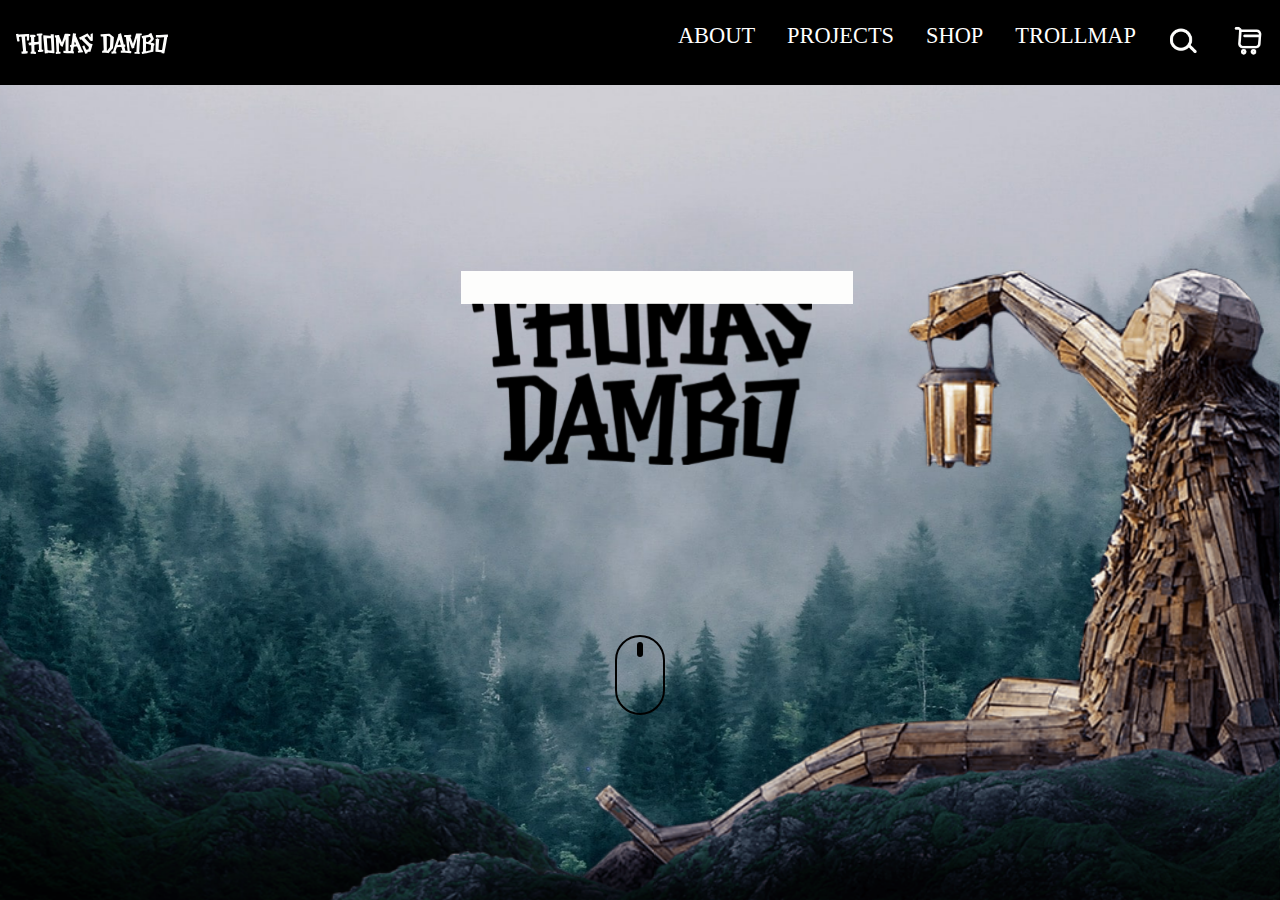
==== commit b81972f1: "parallax effect" ====
--- a/index.html
+++ b/index.html
@@ -13,28 +13,36 @@
 <body>
     <nav class="navbar">
         <div class="brand-title">
-            <a href="index.html"><img src="img/logo_white_long.svg" alt="long logo">
+            <a class="size_up" href="index.html"><img src="img/logo_white_long.svg" alt="long logo">
         </div></a>
-        <a href="#" class="toggle-button">
+        <a class="size_up" href="#" class="toggle-button">
             <span class="bar"></span>
             <span class="bar"></span>
             <span class="bar"></span>
         </a>
         <div class="navbar-links">
             <ul>
-                <li><a href="staff.html">ABOUT</a></li>
-                <li><a href="#">PROJECTS</a></li>
-                <li><a href="#">SHOP</a></li>
-                <li><a href="#">TROLLMAP</a></li>
-                <li><a href="#"><img class="search" src="img/search.png" alt="long logo"></a></li>
-                <li><a href="#"><img class="search" src="img/cart.png" alt="long logo"></a></li>
+                <li><a class="size_up" href="staff.html">ABOUT</a></li>
+                <li><a class="size_up" href="#">PROJECTS</a></li>
+                <li><a class="size_up" href="#">SHOP</a></li>
+                <li><a class="size_up" href="#">TROLLMAP</a></li>
+                <li><a class="size_up" href="#"><img class="search" src="img/search.png" alt="long logo"></a></li>
+                <li><a class="size_up" href="#"><img class="search" src="img/cart.png" alt="long logo"></a></li>
             </ul>
         </div>
     </nav>
-    <header>
-        <div id="header_div"></div>
-    </header>
     <main>
+        <div class="center">
+            <div class="down"></div>
+        </div>
+
+        <div id="wrapper">
+            <img id="background" src="img/background.jpg" alt="Background image">
+            <img id="foreground" src="img/foreground.png" alt="Foreground image">
+            <img id="logo" src="img/logo_black_big.svg" alt="Logo">
+
+        </div>
+        </div>
         <section id="art_part">
             <article id="title">
                 <div class="title_text">
@@ -54,7 +62,7 @@
                         imagination have reached millions through in person visits, shared photos, and international
                         media
                         coverage.</p>
-                    <div class="button"><a href="#"><img src="img/button_visit.png"
+                    <div class="size_up" class="button"><a href="#"><img src="img/button_visit.png"
                                 alt="Go to the website about specific artwork"></a></div>
                 </div>
                 <div class="art_image">
@@ -67,7 +75,7 @@
                     <p>Since 2006 Thomas has made and installed more than 3500 birdhouses, in different shapes and
                         colors,
                         all over the world. All of the birdhouses are made from recycled materials and scrap wood.</p>
-                    <div class="button"><a href="#"><img src="img/button_visit.png"
+                    <div class="size_up" class="button"><a href="#"><img src="img/button_visit.png"
                                 alt="Go to the website about specific artwork"></a></div>
                 </div>
                 </div>
@@ -85,7 +93,7 @@
                         could be flipped to make different patterns allowing anyone to easily express themselves on a
                         huge
                         scale in a popular public spot.</p>
-                    <div class="button"><a href="#"><img src="img/button_visit.png"
+                    <div class="size_up" class="button"><a href="#"><img src="img/button_visit.png"
                                 alt="Go to the website about specific artwork"></a></div>
                 </div>
                 </div>
@@ -97,7 +105,7 @@
         <section id="shop">
             <article id="shop_article">
                 <div class="black_title"><img src="img/title_shop.png" alt="Shop title"></div>
-                <div class="see_more">
+                <div class="size_up" class="see_more">
                     <a href="#">
                         <p>See all products -></p>
                     </a>
@@ -124,7 +132,7 @@
                         and unique treasure hunt!</p>
                 </div>
                 <div id="map_image">
-                    <div id="map_button" class="button">
+                    <div class="size_up" id="map_button" class="button">
                         <a target="_blank" href="https://trollmap.com/"><img src="img/button_lets_go.png"
                                 alt="Go to the website about treasure hunt"></a>
                     </div>
@@ -145,7 +153,7 @@
                             Our vision is to make art that inspires people to go explore, have adventures in nature, and
                             demonstrates that trash can be turned into something beautiful.
                         </p>
-                        <a href="staff.html"><img src="img/button_about.png" alt="About button"></a>
+                        <a class="size_up" href="staff.html"><img src="img/button_about.png" alt="About button"></a>
                     </div>
                 </div>
                 <div class="about_div" id="family_image">
@@ -157,7 +165,7 @@
         <section id="gallery">
             <div class="black_title"><img src="img/title_art.png" alt="Gallery title"></div>
             <div class="see_more">
-                <a href="#">
+                <a class="size_up" href="#">
                     <p>See the Gallery -></p>
                 </a>
             </div>
@@ -242,6 +250,6 @@
         </footer>
     </main>
 </body>
-<script src="js/main.js"></script>
+<script src="main.js"></script>
 
 </html>--- a/css/landing.css
+++ b/css/landing.css
@@ -97,14 +97,11 @@
 .brand-title {
   margin: 1rem;
   margin-top: 1.5rem;
-}
-
-.brand-title img{
   width: 12rem;
 }
 
 .navbar-links {
-  height: 100vh;
+  height: 100%;
 }
 
 .navbar-links ul {
@@ -122,9 +119,7 @@
   display: block;
   text-decoration: none;
   color: white;
-  padding: 1.5rem;
-  padding-bottom: 1rem;
-  font-size: 2rem;
+  padding: 1rem;
 }
 
 .navbar-links li:hover {
@@ -151,21 +146,47 @@
 
 .search {
   width: 2rem;
-  margin-top: 0.3rem;
+  margin-top: 0.65rem;
 }
 
 /* ////////////////////////////HEADER//////////////////////////// */
-header {
-  width: 100%;
+main {
+  height: 100vh;
+  overflow-y: auto;
+  overflow-x: hidden;
+  perspective: 10px;
+}
+
+#wrapper {
+  position: relative;
+  display: flex;
+  justify-content: center;
+  align-items: center;
   height: 100%;
-}
-header div {
-  width: 100vw;
-  height: 100vh;
-  background-image: url("../img/header.jpg");
-  background-size: cover;
-  background-repeat: no-repeat;
-  background-position: 50% 40%;
+  transform-style: preserve-3d;
+  z-index: -1;
+}
+#background {
+  position: absolute;
+  height: 100%;
+  width: 100%;
+  object-fit: cover;
+}
+#foreground {
+  position: absolute;
+  height: 80%;
+  bottom: 0;
+  width: 100%;
+  object-position: 80% 50%;
+  object-fit: cover;
+}
+
+#background {
+  transform: translateZ(-15px) scale(3);
+}
+#logo {
+  margin-bottom: 40rem;
+  transform: translateZ(-15px) scale(1.5);
 }
 
 /* ////////////////////////////TITLE//////////////////////////// */
@@ -188,6 +209,7 @@
 /* ////////////////////////////ART//////////////////////////// */
 #art_part {
   width: 100vw;
+  background-color: var(--white--);
 }
 .art_info {
   height: 50vh;
@@ -290,11 +312,9 @@
 }
 
 #map_button {
-  position: absolute;
-  left: 50%;
-  top: 40%;
-  -webkit-transform: translate(-50%, -50%);
-  transform: translate(-50%, -50%);
+  margin: auto;
+  width: 8rem;
+  padding-top: 10rem;
 }
 #map_button a img {
   width: 8rem;
@@ -372,7 +392,33 @@
   font-weight: lighter;
   line-height: 2.5rem;
 }
-
+.size_up:hover {
+  animation: size_up 0.3s forwards ease-in-out;
+}
+
+.size_up:not(:hover) {
+  animation: size_down 0.3s forwards ease-in-out;
+}
+
+@keyframes size_up {
+  from {
+    transform: scale(1);
+  }
+
+  to {
+    transform: scale(1.1);
+  }
+}
+
+@keyframes size_down {
+  from {
+    transform: scale(1.1);
+  }
+
+  to {
+    transform: scale(1);
+  }
+}
 ul {
   list-style-type: none;
   margin-bottom: 5rem;
@@ -403,21 +449,72 @@
   width: 80%;
   margin-bottom: 1rem;
 }
+.center {
+  position: absolute;
+  top: 75%;
+  left: 50%;
+  transform: translate(-50%, -50%);
+}
+
+.down {
+  position: relative;
+  width: 50px;
+  height: 80px;
+  border-radius: 25px;
+  background: transparent;
+  border: 2px solid black;
+  overflow: hidden;
+}
+
+.down:before {
+  content: "";
+  position: absolute;
+  width: 6px;
+  height: 6px;
+  border-radius: 50%;
+  background: black;
+  left: 50%;
+  top: 10px;
+  transform: translate(-50%, 0);
+  animation: animate 1s linear infinite;
+}
+
+.down:after {
+  content: "";
+  position: absolute;
+  width: 6px;
+  height: 15px;
+  border-radius: 50%;
+  background: black;
+  left: 50%;
+  top: 5px;
+  transform: translate(-50%, 0);
+  border-radius: 3px;
+}
+
+@keyframes animate {
+  0% {
+    transform: translate(-50%, 0px);
+    opacity: 0;
+  }
+  50% {
+    transform: translate(-50%, 40px);
+    opacity: 1;
+  }
+  100% {
+    transform: translate(-50%, 80px);
+    opacity: 0;
+  }
+}
 
 @media (max-width: 700px) {
   .navbar {
     flex-direction: column;
-    align-items: center;
-    justify-content: center;
-  }
-
-  .brand-title{
-    margin-right: 65%;
+    align-items: flex-start;
   }
 
   .toggle-button {
     display: flex;
-    margin-top: 1rem;
   }
 
   .navbar-links {
@@ -426,13 +523,10 @@
 
   .navbar-links ul {
     flex-direction: column;
-    justify-content: center;
-    align-items: center;
   }
 
   .navbar-links ul li a {
     padding: 0.5rem 1rem;
-    margin: 1.5rem;
   }
 
   .navbar-links.active {
@@ -493,6 +587,14 @@
   .title_text {
     height: 60vh;
   }
+  #foreground {
+    height: 100%;
+    object-position: 50% 50%;
+  }
+  #logo {
+    margin-bottom: 25rem;
+    transform: translateZ(-15px) scale(3);
+  }
 
   .see_more p {
     margin: 1rem;
@@ -524,10 +626,7 @@
     margin-bottom: 2rem;
   }
   #map_button {
-    left: 50%;
-    top: 15%;
-    -webkit-transform: translate(-50%, -50%);
-    transform: translate(-50%, -50%);
+    margin: auto;
   }
   .about_text a img {
     width: 8rem;
@@ -588,7 +687,7 @@
   }
   #art_part {
     height: 410vh;
-    background-image: url("../img/bg_home.png");
+    background-image: url("../img/bg_home.jpg");
     background-size: 100% 90%;
     background-repeat: no-repeat;
   }
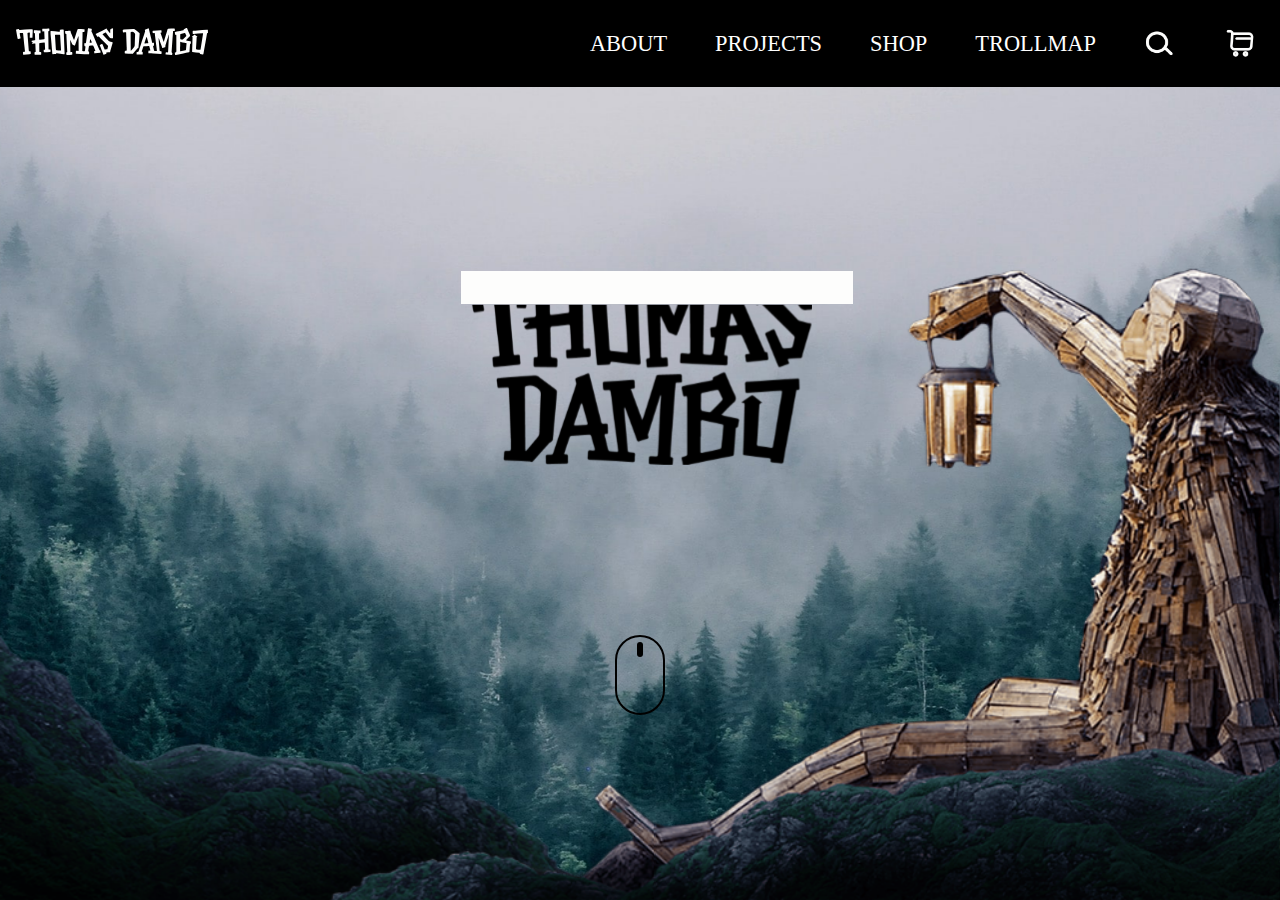
==== commit bb89eee8: "Merge branch 'Exam-Update' of https://github.com/yanivelasco/Thomas-Dambo into Exam-Update" ====
--- a/index.html
+++ b/index.html
@@ -250,6 +250,6 @@
         </footer>
     </main>
 </body>
-<script src="main.js"></script>
+<script src="js/main.js"></script>
 
 </html>--- a/css/landing.css
+++ b/css/landing.css
@@ -97,12 +97,13 @@
 .brand-title {
   margin: 1rem;
   margin-top: 1.5rem;
+}
+
+.brand-title img{
   width: 12rem;
 }
 
-.navbar-links {
-  height: 100%;
-}
+
 
 .navbar-links ul {
   display: flex;
@@ -119,7 +120,8 @@
   display: block;
   text-decoration: none;
   color: white;
-  padding: 1rem;
+  padding: 1.5rem;
+  padding-bottom: 1rem;
 }
 
 .navbar-links li:hover {
@@ -146,7 +148,7 @@
 
 .search {
   width: 2rem;
-  margin-top: 0.65rem;
+  margin-top: 0.3rem;
 }
 
 /* ////////////////////////////HEADER//////////////////////////// */
@@ -510,23 +512,40 @@
 @media (max-width: 700px) {
   .navbar {
     flex-direction: column;
-    align-items: flex-start;
+    align-items: center;
+    justify-content: center;
+  }
+
+  .navbar-links {
+    height: 100vh;
+  }
+
+  .brand-title{
+    margin-right: 65%;
   }
 
   .toggle-button {
     display: flex;
+    margin-top: 1rem;
   }
 
   .navbar-links {
     display: none;
   }
 
+  .navbar-links li a {
+    font-size: 2rem;
+  }
+
   .navbar-links ul {
     flex-direction: column;
+    justify-content: center;
+    align-items: center;
   }
 
   .navbar-links ul li a {
     padding: 0.5rem 1rem;
+    margin: 1.5rem;
   }
 
   .navbar-links.active {
